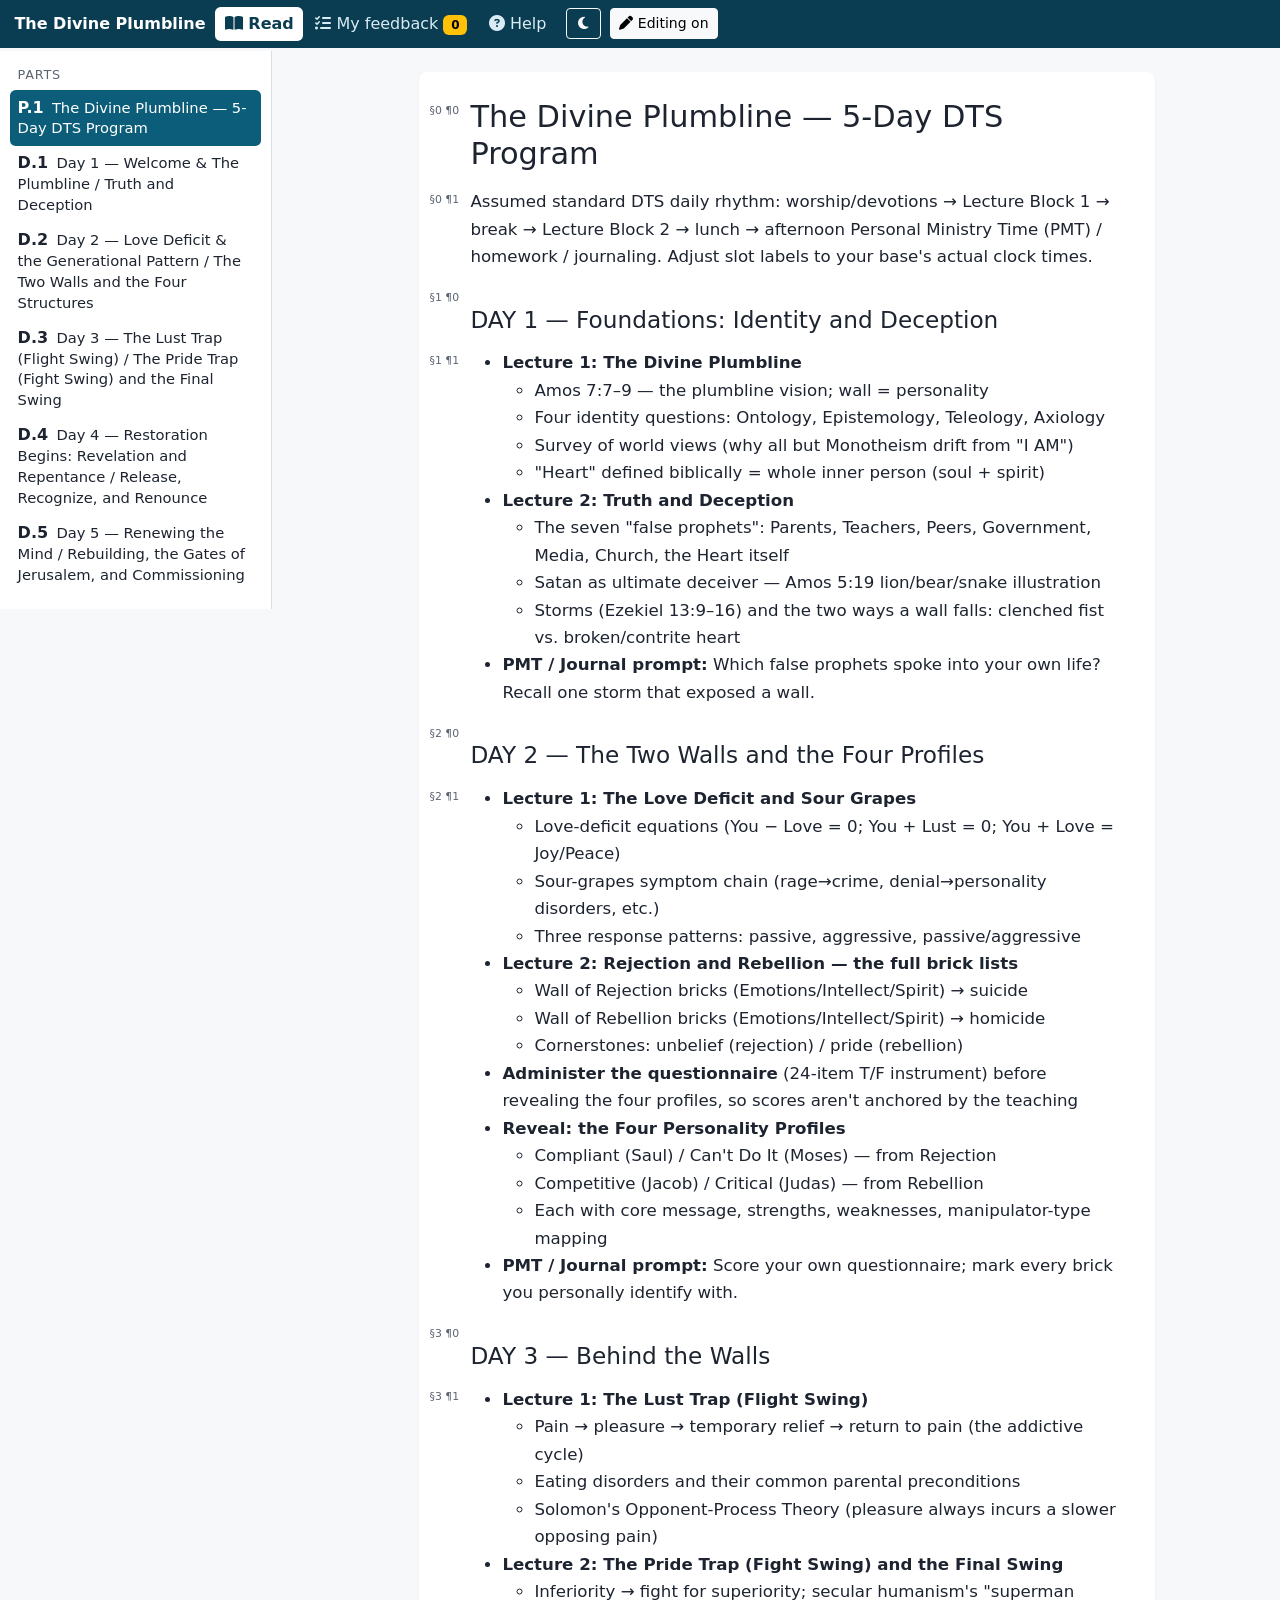
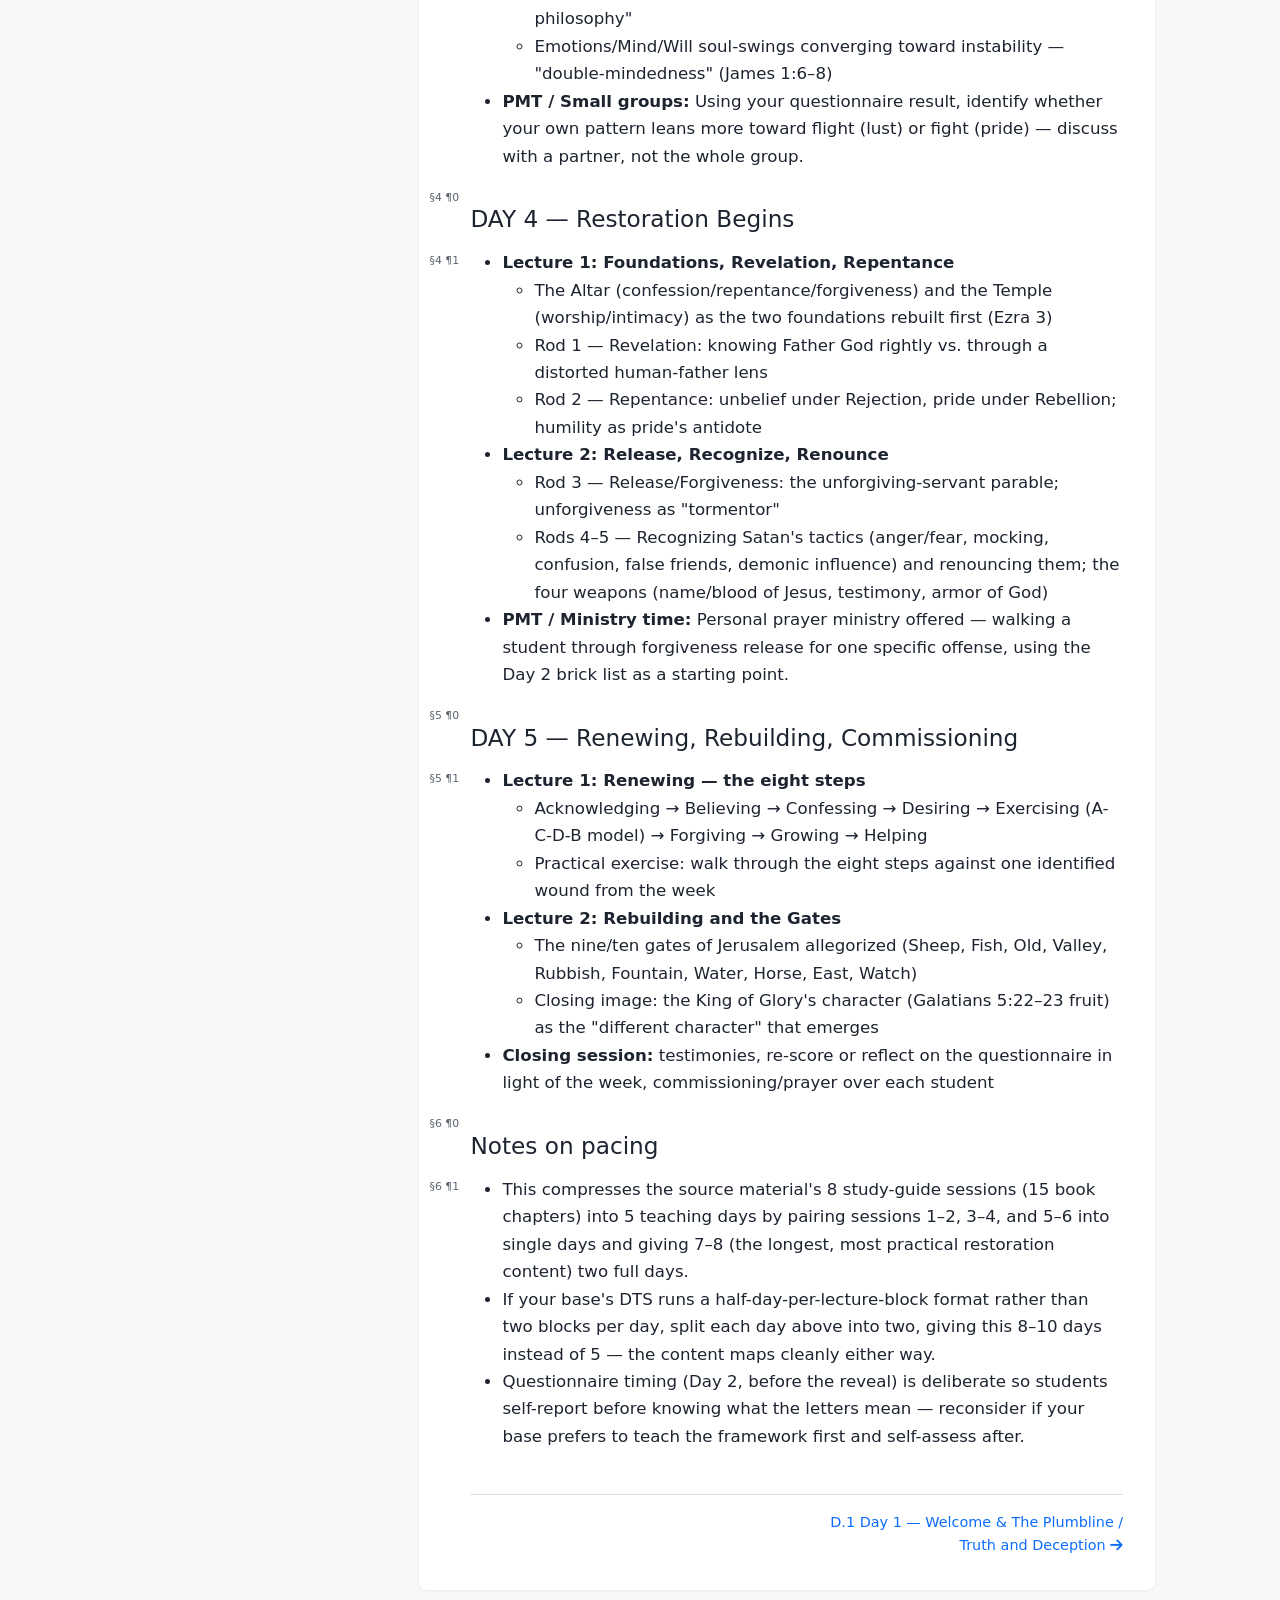
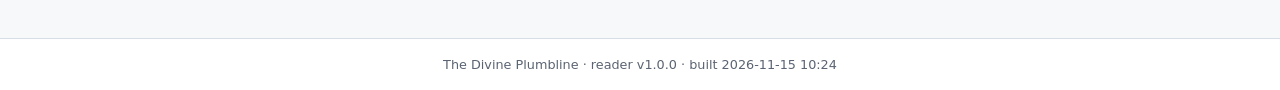
==== 911a8dab-86fb-45f7-ba94-deff6b71cb7c/index.html @ 2751714e "Reader v1.0.0" ====
<!DOCTYPE html>
<html lang="en">
<head>
<meta charset="utf-8">
<meta name="viewport" content="width=device-width, initial-scale=1">
<meta name="referrer" content="no-referrer">
<meta name="robots" content="noindex, nofollow">
<meta name="generator" content="Plumbline reader v1.0.0, built 2026-11-15 10:24">
<title>The Divine Plumbline · reader</title>
<link rel="stylesheet" href="assets/vendor/bootstrap/bootstrap.min.css">
<link rel="stylesheet" href="assets/vendor/fontawesome/css/all.min.css">
<link rel="stylesheet" href="assets/app.css?v=07c0b90692">
</head>
<body>
<a class="skip-link" href="#main">Skip to content</a>
<header class="topbar" role="banner">
  <button type="button" class="btn btn-sm btn-outline-light nav-toggle" id="navToggle" aria-controls="sidebar" aria-expanded="false" aria-label="Show navigation"><i class="fa-solid fa-bars" aria-hidden="true"></i></button>
  <a class="brand" href="#d-first" id="brand">The Divine Plumbline</a>
  <nav class="tabs" aria-label="Views">
    <a href="#d-first" data-view="read" class="tab"><i class="fa-solid fa-book-open" aria-hidden="true"></i><span data-i18n-ui="read"> Read</span></a>
    <a href="#feedback" data-view="feedback" class="tab"><i class="fa-solid fa-list-check" aria-hidden="true"></i><span data-i18n-ui="feedback"> My feedback</span> <span class="badge text-bg-warning" id="fbCount">0</span></a>
    <a href="#help" data-view="help" class="tab"><i class="fa-solid fa-circle-question" aria-hidden="true"></i><span data-i18n-ui="help"> Help</span></a>
  </nav>
  <button type="button" class="btn btn-sm btn-outline-light" id="themeToggle" aria-pressed="false" aria-label="Dark mode" title="Dark mode"><i class="fa-solid fa-moon" aria-hidden="true"></i></button>
  <button type="button" class="btn btn-sm btn-light edit-toggle" id="editToggle" aria-pressed="true"><i class="fa-solid fa-pen" aria-hidden="true"></i><span data-i18n-ui="editingOn"> Editing on</span></button>
  <button type="button" class="btn btn-sm btn-outline-light header-toggle" id="headerToggle" aria-controls="topbar" aria-expanded="false" aria-label="Show header tools" title="Header tools"><i class="fa-solid fa-sliders" aria-hidden="true"></i></button>
</header>
<div class="layout">
  <nav class="sidebar" id="sidebar" aria-label="Parts">
    <h2 class="sidebar-title" data-i18n-ui="parts">Parts</h2>
    <ol class="part-list" id="partList"></ol>
  </nav>
  <div class="nav-backdrop" id="navBackdrop" hidden></div>
  <main id="main" class="main" tabindex="-1">
    <noscript><p class="p-4">This reader needs JavaScript.</p></noscript>
  </main>
  <aside class="notes" id="notes" aria-labelledby="notesTitle" hidden>
    <h2 class="notes-title" id="notesTitle"><i class="fa-regular fa-note-sticky" aria-hidden="true"></i> <span data-i18n-ui="notes">Editor notes</span></h2>
    <div id="notesBody"></div>
  </aside>
</div>
<footer class="footer" id="footer">The Divine Plumbline · reader v1.0.0 · built 2026-11-15 10:24</footer>
<div id="toast" class="toast-msg" role="status" aria-live="polite"></div>
<div id="lightbox" class="lb" role="dialog" aria-modal="true" aria-labelledby="lbCap" hidden>
  <figure class="lb-fig"><img class="lb-img" id="lbImg" alt=""><figcaption class="lb-cap" id="lbCap"></figcaption></figure>
  <button type="button" class="lb-close" id="lbClose" aria-label="Close image viewer"><i class="fa-solid fa-xmark" aria-hidden="true"></i></button>
</div>
<script src="assets/data.js?v=07c0b90692" charset="utf-8"></script>
<script src="assets/app.js?v=07c0b90692" charset="utf-8"></script>
</body>
</html>
---- 911a8dab-86fb-45f7-ba94-deff6b71cb7c/assets/app.css ----
:root {
  --tli-font: system-ui, -apple-system, "Segoe UI", sans-serif;
  --tli-ink: #1d2430; --tli-muted: #5b6472; --tli-accent: #0b5d7a; --tli-accent-2: #e8f3f7;
  --tli-bar: #0b3d52; --tli-line: #d8dee6; --tli-edit: #fff6d6; --tli-focus: #ffbf47;
  --tli-surface: #fff; --tli-page: #f6f8fa; --tli-hover: #e7eef4; --tli-quiz: #f4f7fb; --tli-alt: #6b7584;
}
html { scroll-padding-top: 4.5rem; }
body { font-family: var(--tli-font); color: var(--tli-ink); background: var(--tli-page); }
:focus-visible { outline: 3px solid var(--tli-focus) !important; outline-offset: 2px; box-shadow: 0 0 0 5px rgba(11,61,82,.35); }
.skip-link { position: absolute; left: -999px; top: 0; z-index: 2000; background: #fff; padding: .5rem 1rem; }
.skip-link:focus { left: .5rem; top: .5rem; }

/* top bar */
.topbar { position: sticky; top: 0; z-index: 1030; display: flex; align-items: center; gap: .6rem; padding: .45rem .9rem; background: var(--tli-bar); color: #fff; flex-wrap: wrap; }
.brand { color: #fff; font-weight: 700; text-decoration: none; white-space: nowrap; }
.brand:hover { color: #fff; text-decoration: underline; }
.search { flex: 1 1 12rem; max-width: 24rem; }
.tabs { display: flex; gap: .15rem; }
.tab { color: #d9ecf3; text-decoration: none; padding: .3rem .6rem; border-radius: .35rem; white-space: nowrap; }
.tab:hover { color: #fff; background: rgba(255,255,255,.12); }
.tab.active { color: var(--tli-bar); background: #fff; font-weight: 600; }
.nav-toggle { display: none; }
.header-toggle { display: none; }
body.editing-off .edit-toggle { background: #6c757d; color: #fff; border-color: #6c757d; }

/* three columns */
.layout { display: grid; grid-template-columns: 17rem minmax(0, 1fr); gap: 0; min-height: calc(100vh - 6rem); }
.sidebar { background: var(--tli-surface); border-right: 1px solid var(--tli-line); padding: 1rem .6rem; position: sticky; top: 3.2rem; align-self: start; max-height: calc(100vh - 3.2rem); overflow-y: auto; }
.sidebar-title { font-size: .8rem; text-transform: uppercase; letter-spacing: .06em; color: var(--tli-muted); padding: 0 .5rem; }
.part-list { list-style: none; padding: 0; margin: 0; }
.part-list a { display: block; padding: .45rem .5rem; border-radius: .35rem; color: var(--tli-ink); text-decoration: none; line-height: 1.3; }
.part-list a:hover { background: var(--tli-hover); }
.part-list a.active { background: var(--tli-accent); color: #fff; }
.part-id { font-weight: 700; margin-right: .2rem; }
.main { padding: 1.5rem 2.2rem 3rem 3.6rem; min-width: 0; }
.main:focus { outline: none; }
.reading { max-width: 46rem; margin: 0 auto; background: var(--tli-surface); padding: 1.6rem 2rem 2rem 3.2rem; border-radius: .5rem; box-shadow: 0 1px 3px rgba(0,0,0,.06); line-height: 1.65; }
.notes { background: #fbfaf4; border-left: 1px solid var(--tli-line); padding: 1rem; font-size: .9rem; position: sticky; top: 3.2rem; align-self: start; max-height: calc(100vh - 3.2rem); overflow-y: auto; }
.notes-title { font-size: 1rem; font-weight: 700; color: #6b5300; }
.note-list { padding-left: 1.2rem; }
.note { margin-bottom: .7rem; word-break: break-word; }
.note p { margin-bottom: .35rem; }
.footer { text-align: center; font-size: .8rem; color: var(--tli-muted); padding: 1rem; border-top: 1px solid var(--tli-line); background: var(--tli-surface); }

.goals { border: 1px solid #b9dbe7; background: var(--tli-accent-2); border-radius: .4rem; padding: .7rem 1rem; margin: 0 0 1.2rem; font-size: .95rem; clear: both; }
.goals-title { font-size: .95rem; font-weight: 700; margin: 0 0 .3rem; color: var(--tli-accent); }
.goals ul { margin-bottom: .2rem; }
.meta summary { cursor: pointer; font-size: .85rem; color: var(--tli-muted); }

/* blocks and references */
.blk { position: relative; border-radius: .3rem; margin: 0 -.5rem .2rem; padding: .1rem .5rem; transition: background .2s; }
.blk:hover, .blk:focus-within, .blk.is-active { background: var(--tli-hover); }
.blk > [data-body], .blk > .table-wrap { margin-bottom: .6rem; }
.blk-heading > [data-body] { margin-top: 1.2rem; }
.blk h1[data-body] { font-size: 1.9rem; margin-top: 0; }
.ref { position: absolute; left: -3.1rem; top: .25rem; width: 2.9rem; text-align: right; font-size: .68rem; color: #5b6472; background: none; border: 0; padding: 0; white-space: nowrap; font-variant-numeric: tabular-nums; cursor: pointer; }
.ref:hover { color: var(--tli-accent); text-decoration: underline; }
.blk-tools { position: absolute; right: -.3rem; top: -.9rem; display: none; gap: .15rem; z-index: 5; background: #fff; border: 1px solid var(--tli-line); border-radius: .35rem; padding: .1rem; box-shadow: 0 1px 4px rgba(0,0,0,.12); }
.blk:hover > .blk-tools, .blk:focus-within > .blk-tools, .blk.is-active > .blk-tools { display: flex; }
.blk-tools .btn { padding: .1rem .4rem; }
body.editing-off .act-edit { display: none; }
body:not(.editing-off) .blk[data-editable] > [data-body], body:not(.editing-off) .blk[data-editable] td, body:not(.editing-off) .blk[data-editable] th { cursor: text; }
.blk.is-editing { background: var(--tli-edit); outline: 2px dashed #c99a00; }
[contenteditable="true"] { outline: 1px solid #c99a00; background: #fffdf3; min-height: 1.4em; }
.edit-bar { display: flex; flex-wrap: wrap; align-items: center; gap: .3rem; margin: .2rem 0 .6rem; }
.blk.is-edited { border-left: 4px solid #8a5a00; background: #fff9e8; }
.blk.is-edited::after { content: "edited"; position: absolute; right: .3rem; bottom: .1rem; font-size: .65rem; color: #8a5a00; text-transform: uppercase; letter-spacing: .05em; }
.blk.is-removed > [data-body], .blk.is-removed > .table-wrap { text-decoration: line-through; text-decoration-thickness: 2px; color: #7a1d1d; opacity: .7; }
.blk.is-removed { border-left: 4px solid #b02a37; background: #fdf0f1; }
.blk.has-comment { box-shadow: inset 3px 0 0 #0d6efd; }
.blk.is-stale { border-left: 4px dashed #b02a37; }
.blk-status:empty { display: none; }
.st { font-size: .82rem; margin: .1rem 0 .4rem; color: #333; }
.st .btn-link { font-size: .82rem; padding: 0 .4rem; vertical-align: baseline; }
.st-edited .st-label { color: #8a5a00; font-weight: 600; }
.st-removed .st-label, .st-stale .st-label { color: #b02a37; font-weight: 600; }
.st-comment { background: #eaf2ff; border-radius: .3rem; padding: .25rem .5rem; }
.st-comment .st-label { color: #0a58ca; font-weight: 600; }
.comment-form { margin: .3rem 0 .8rem; }
.comment-form .btn { margin-right: .3rem; }
.flash { animation: flash 1.8s ease-out; }
@keyframes flash { 0% { background: #ffe58a; } 100% { background: transparent; } }
.broken-link { color: #b02a37; text-decoration: wavy underline; }

/* figures: default float right, max 40%; {left}; {full} */
.fig { margin: .3rem 0 1rem; clear: both; }
.fig .img-zoom { display: block; padding: 0; border: 0; background: none; cursor: zoom-in; width: 100%; }
.fig img { display: block; max-width: 100%; max-height: 18rem; width: auto; height: auto; object-fit: contain; margin: 0 auto; border-radius: .25rem; }
.fig figcaption { font-size: .82rem; color: var(--tli-muted); margin-top: .25rem; text-align: center; }
.blk-figure { clear: both; }
.blk-figure.fl-right { float: right; max-width: 40%; margin: .2rem 0 .8rem 1.2rem; clear: both; }
.blk-figure.fl-left { float: left; max-width: 40%; margin: .2rem 1.2rem .8rem 0; clear: both; }
.fig-full img { max-height: 28rem; }
.blk-heading, .blk-table, .blk-quiz, .blk-code, .goals, .blk-figure + .blk-figure { clear: both; }
.part-html::after { content: ""; display: block; clear: both; }

/* coloured cells: colour + icon + hidden text */
.cell-green { background: #d1f0da !important; color: #0f3d1f; }
.cell-yellow { background: #fff1b8 !important; color: #4d3b00; }
.cell-red { background: #f8d3d6 !important; color: #5c0f16; }
.cell-tag { font-size: .8em; margin-right: .3rem; }
.table-wrap { overflow-x: auto; }
.table-wrap table { margin-bottom: 0; }


/* lightbox */
.lb { position: fixed; inset: 0; z-index: 3000; background: rgba(10,12,16,.92); display: flex; align-items: center; justify-content: center; touch-action: pinch-zoom; }
.lb[hidden] { display: none; }
.lb-fig { margin: 0; text-align: center; max-width: 95vw; max-height: 90vh; }
.lb-img { max-width: 95vw; max-height: 85vh; object-fit: contain; background: #fff; border-radius: .25rem; touch-action: pinch-zoom; }
.lb-cap { color: #eee; font-size: .95rem; margin-top: .4rem; }
.lb-close { position: absolute; top: .8rem; right: .8rem; width: 2.8rem; height: 2.8rem; border-radius: 50%; border: 2px solid #fff; background: rgba(0,0,0,.5); color: #fff; font-size: 1.3rem; }
body.lb-open { overflow: hidden; }

/* feedback view */
.fb-counts { font-weight: 600; }
.fb-part { font-size: 1.15rem; margin-top: 1.5rem; border-bottom: 1px solid var(--tli-line); padding-bottom: .3rem; }
.fb-list { list-style: none; padding: 0; }
.fb-item { border: 1px solid var(--tli-line); border-radius: .4rem; padding: .5rem .75rem; margin: .5rem 0; }
.fb-changed { border-left: 4px solid #8a5a00; } .fb-removed { border-left: 4px solid #b02a37; } .fb-comment { border-left: 4px solid #0d6efd; }
.fb-head { display: flex; flex-wrap: wrap; gap: .4rem; align-items: center; }
.fb-head .fb-undo { margin-left: auto; }
.fb-type { font-weight: 700; }
.fb-k { font-size: .75rem; text-transform: uppercase; color: var(--tli-muted); }
.fb-item pre { white-space: pre-wrap; font-family: inherit; font-size: .9rem; background: #f6f8fa; padding: .3rem .5rem; margin: .1rem 0 .3rem; }
.fb-quote { font-size: .85rem; color: var(--tli-muted); margin: 0; }
.export-preview { font-family: ui-monospace, Menlo, Consolas, monospace; font-size: .8rem; }
.search-hits li { margin-bottom: .4rem; }

.toast-msg { position: fixed; bottom: 1.2rem; left: 50%; transform: translateX(-50%) translateY(150%); background: #1d2430; color: #fff; padding: .55rem 1rem; border-radius: .4rem; z-index: 2500; transition: transform .25s; max-width: 90vw; pointer-events: none; }
.toast-msg:not(.show) { visibility: hidden; }
.toast-msg.show { transform: translateX(-50%) translateY(0); visibility: visible; }

/* tablet / phone */
@media (max-width: 991.98px) {
  .layout { grid-template-columns: minmax(0, 1fr); }
  .nav-toggle { display: inline-flex; align-items: center; justify-content: center; }
  .header-toggle { display: inline-flex; align-items: center; justify-content: center; margin-left: auto; order: 99; }
  /* Collapsed by default: only left nav + right header tools toggle */
  /* Language and theme stay visible; other tools sit behind the sliders button. */
  .topbar.header-open { align-items: flex-start; }
  .topbar.header-open .header-toggle { position: sticky; top: .45rem; }
  .sidebar { position: fixed; top: 0; left: 0; bottom: 0; width: 18rem; max-height: none; z-index: 1050; transform: translateX(-105%); transition: transform .2s; box-shadow: 2px 0 12px rgba(0,0,0,.2); }
  body.nav-open .sidebar { transform: none; }
  .nav-backdrop { position: fixed; inset: 0; background: rgba(0,0,0,.35); z-index: 1040; }
  .notes { position: static; max-height: none; border-left: 0; border-top: 1px solid var(--tli-line); }
  .main { padding: .65rem .5rem 1.5rem; } /* ~8px side inset */
  .reading { padding: .7rem .65rem 1.15rem; margin: 0; max-width: none; border-radius: .35rem; }
  .ref { position: static; display: inline-block; width: auto; left: auto; margin: 0 .35rem 0 0; text-align: left; vertical-align: baseline; }
  .topbar { padding-left: .5rem; padding-right: .5rem; }
}

@media (max-width: 575.98px) {
  .tabs .tab span:not(.badge) { position: absolute; width: 1px; height: 1px; overflow: hidden; clip: rect(0 0 0 0); white-space: nowrap; }
  .tab { padding: .3rem .5rem; }
  .edit-toggle span { position: absolute; width: 1px; height: 1px; overflow: hidden; clip: rect(0 0 0 0); white-space: nowrap; }
  .reading { padding: .6rem .5rem 1rem; }
  .ref { font-size: .6rem; }
  .blk-figure, .blk-figure.fl-right, .blk-figure.fl-left { float: none !important; max-width: 100% !important; margin: .3rem 0 1rem !important; }
  .blk-tools { display: flex; position: static; box-shadow: none; border: 0; justify-content: flex-end; background: transparent; }
  .blk:not(.is-active):not(:focus-within) > .blk-tools { display: none; }
}

/* print: lesson text only */
@media print {
  .layout { display: block; }
  .notes { border: 0; page-break-before: always; }
  .main, .reading { padding: 0; box-shadow: none; max-width: none; }
  .ref { position: static; font-size: .7rem; color: #666; margin-right: .3rem; }
  .blk { break-inside: avoid; }
  .blk-figure { max-width: 40%; }
  a[href^="http"]::after { content: " (" attr(href) ")"; font-size: .8em; color: #555; }
  body { background: #fff; }
}

.ref-off { border-bottom: 1px dotted currentColor; cursor: help; }

/* grammar teacher — label is PROFESSOR_LABEL from the build */
#themeToggle { min-width: 2.2rem; }

/* dark theme */
[data-theme="dark"] {
  --tli-ink: #e7eef5; --tli-muted: #b7c3d0; --tli-accent: #8fd0ea; --tli-accent-2: #163044;
  --tli-bar: #071820; --tli-line: #314555; --tli-edit: #3d3620; color-scheme: dark;
  --tli-surface: #1b242e; --tli-page: #12181e; --tli-hover: #2a3848; --tli-quiz: #15202b; --tli-alt: #9aabbd;
}
[data-theme="dark"] body { background: var(--tli-page); color: var(--tli-ink); }
[data-theme="dark"] .reading, [data-theme="dark"] .sidebar, [data-theme="dark"] .notes, [data-theme="dark"] .page,
[data-theme="dark"] .footer { background: var(--tli-surface); color: var(--tli-ink); }
[data-theme="dark"] .footer { color: var(--tli-muted); }
[data-theme="dark"] .table {
  color: var(--tli-ink);
  --bs-table-color: var(--tli-ink);
  --bs-table-bg: transparent;
  --bs-table-border-color: var(--tli-line);
  --bs-table-hover-bg: var(--tli-hover);
  --bs-table-hover-color: var(--tli-ink);
}
[data-theme="dark"] .table > :not(caption) > * > * { color: var(--tli-ink); background-color: transparent; box-shadow: inset 0 0 0 9999px transparent; }
[data-theme="dark"] .form-control, [data-theme="dark"] .form-select { background: #243140; color: var(--tli-ink); border-color: var(--tli-line); }
[data-theme="dark"] a { color: #9fd4ee; }
[data-theme="dark"] .part-list a { color: var(--tli-ink); }
[data-theme="dark"] .part-list a.active { background: #0c4a66; color: #fff; }
[data-theme="dark"] .blk-tools { background: #243140; border-color: var(--tli-line); }
[data-theme="dark"] .blk-tools .btn-light { background: #314255; color: var(--tli-ink); border-color: #44586e; }
[data-theme="dark"] .blk.is-edited { background: #3a3420; }
[data-theme="dark"] .blk.is-removed { background: #3a2226; }
[data-theme="dark"] .blk.is-editing, [data-theme="dark"] [contenteditable="true"] { background: #3d3620; color: var(--tli-ink); }
[data-theme="dark"] .st { color: var(--tli-ink); }
[data-theme="dark"] .st-comment { background: #1c2c40; }
[data-theme="dark"] .notes-title { color: #e6d38a; }
[data-theme="dark"] .fb-item { background: var(--tli-surface); }
[data-theme="dark"] .fb-item pre { background: #243140; color: var(--tli-ink); }
[data-theme="dark"] .cell-green { background: #1a3a28 !important; color: #d4f5e0; }
[data-theme="dark"] .cell-yellow { background: #3d3420 !important; color: #ffe9a8; }
[data-theme="dark"] .cell-red { background: #3d2226 !important; color: #ffd0d4; }
[data-theme="dark"] .skip-link { background: var(--tli-surface); color: var(--tli-ink); }
[data-theme="dark"] .goals { border-color: var(--tli-line); }

/* Plumbline: a two-column reader; notes only occupy space when a part has notes. */
[hidden] { display: none !important; }
.reading { font-size: 1.04rem; overflow-wrap: anywhere; }
.reading h2 { font-size: 1.45rem; }
.reading h3 { font-size: 1.2rem; }
body.has-notes .notes { grid-column: 2; position: static; }
.layout { max-width: 1480px; margin: auto; }
@media(max-width:991.98px) {
 .topbar:not(.header-open) > :not(.nav-toggle):not(.header-toggle):not(#themeToggle):not(.brand) { display:none !important; }
 .brand { font-size:.95rem; }
 .layout { grid-template-columns:minmax(0,1fr); }
 body.has-notes .notes { grid-column:1; }
}
@media(max-width:575.98px) {
 .tabs .tab span:not(.badge), .edit-toggle span { position:static; width:auto; height:auto; clip:auto; overflow:visible; }
 .topbar.header-open .tabs { order:100; flex-basis:100%; }
 .ref { font-size:.75rem; min-height:24px; padding:.15rem 0; }
 .reading { line-height:1.7; }
 .blk h1[data-body] { font-size:1.55rem; }
 .reading h2 { font-size:1.3rem; }
 .reading h3 { font-size:1.12rem; }
}
.blk:focus { outline: none; }
.blk:focus-visible { outline: 3px solid var(--tli-focus); }
.ph-story { background: #fff1c2; color: #5a4300; border-radius: .25rem; padding: 0 .2rem; font-style: italic; }
.ph-exercise { background: #dcefe3; color: #14532d; border-radius: .25rem; padding: 0 .25rem; font-weight: 600; font-size: .9em; }
[data-theme="dark"] .ph-story { background: #4a3d12; color: #ffe8a3; }
[data-theme="dark"] .ph-exercise { background: #183d29; color: #b8f0cc; }
.pager { display: flex; justify-content: space-between; gap: 1rem; margin-top: 2rem; padding-top: 1rem; border-top: 1px solid var(--tli-line); font-size: .9rem; }
.pager a { text-decoration: none; max-width: 48%; }
.pager-next { text-align: right; margin-left: auto; }
.part-title { font-size: .92rem; }
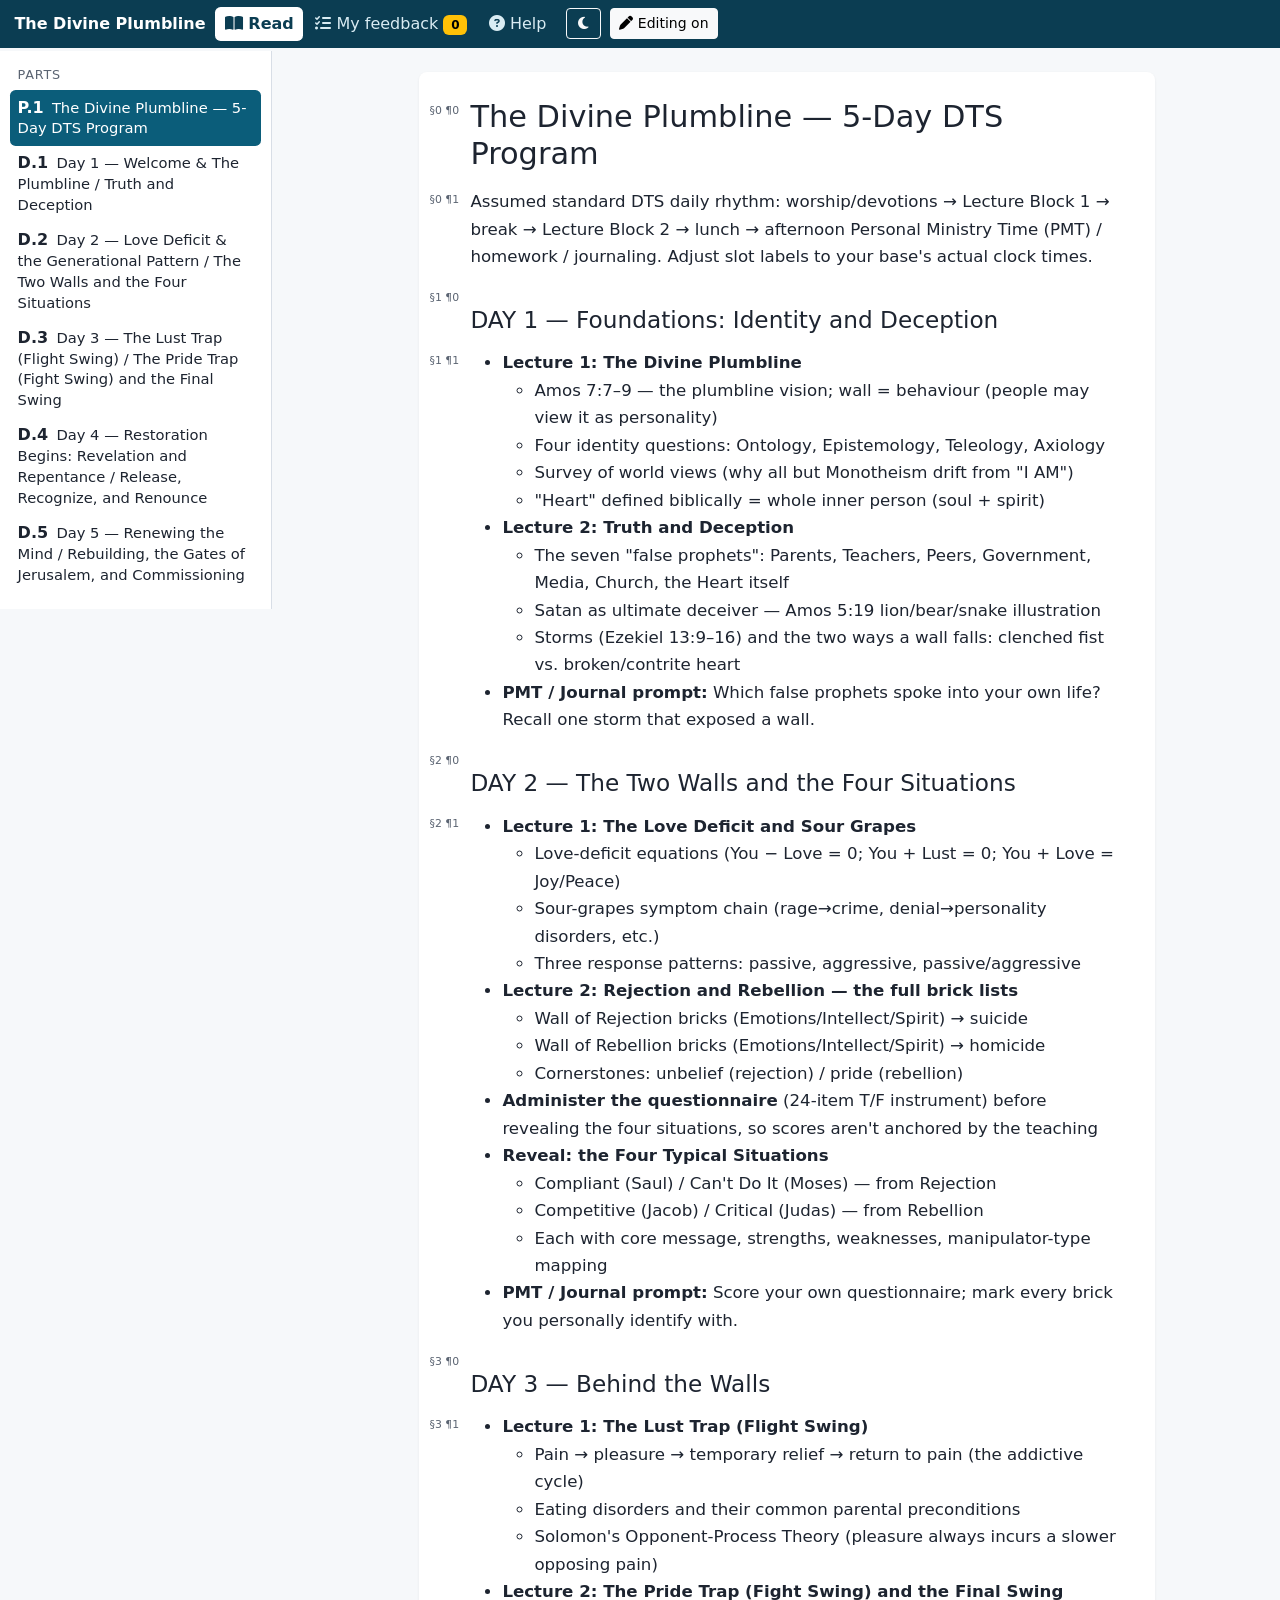
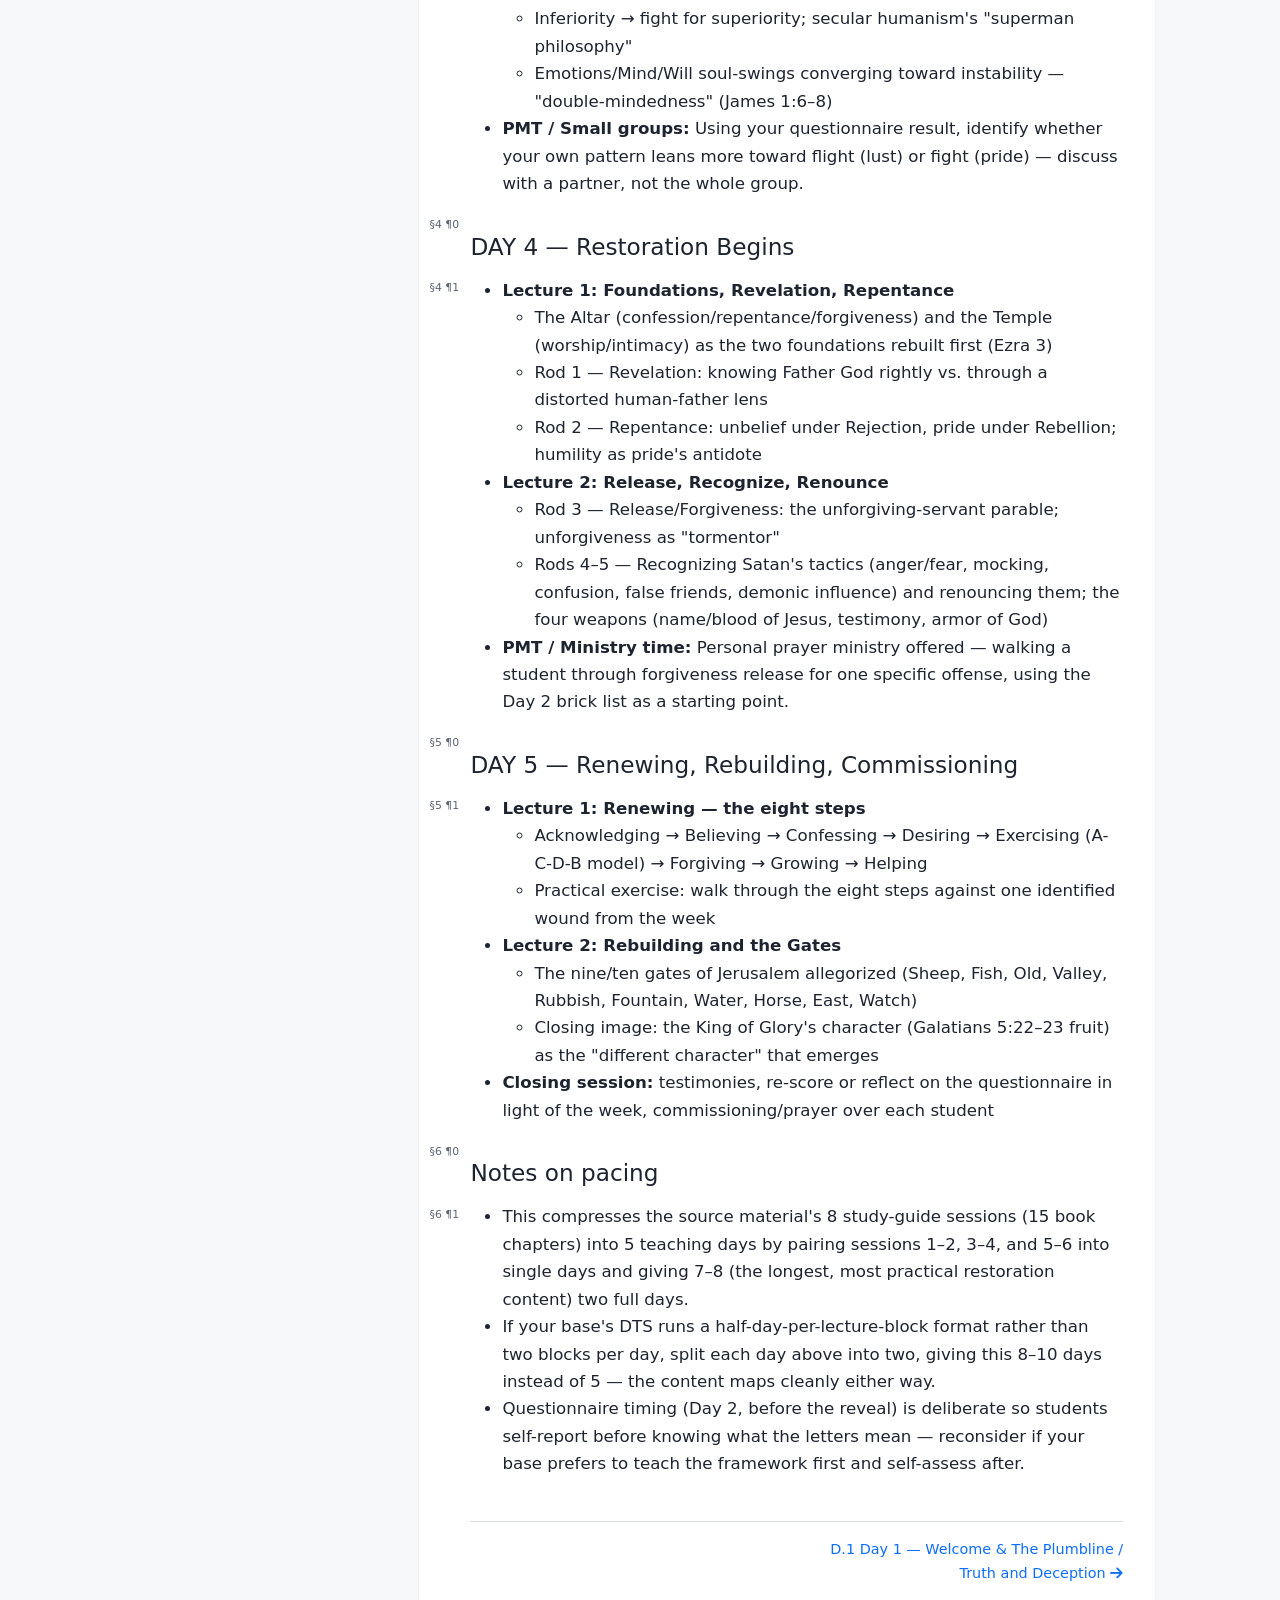
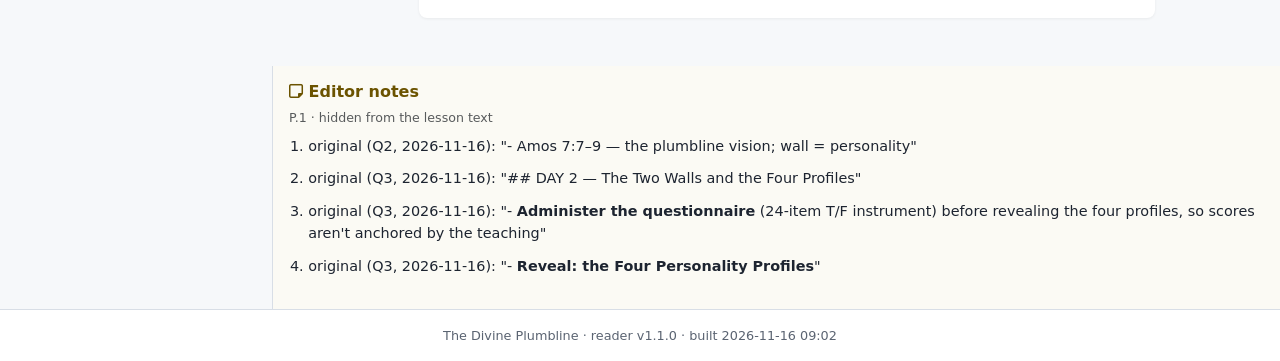
==== commit a9b2fdbd: "Reader v1.1.0" ====
--- a/911a8dab-86fb-45f7-ba94-deff6b71cb7c/index.html
+++ b/911a8dab-86fb-45f7-ba94-deff6b71cb7c/index.html
@@ -5,11 +5,11 @@
 <meta name="viewport" content="width=device-width, initial-scale=1">
 <meta name="referrer" content="no-referrer">
 <meta name="robots" content="noindex, nofollow">
-<meta name="generator" content="Plumbline reader v1.0.0, built 2026-11-15 10:24">
+<meta name="generator" content="Plumbline reader v1.1.0, built 2026-11-16 09:02">
 <title>The Divine Plumbline · reader</title>
 <link rel="stylesheet" href="assets/vendor/bootstrap/bootstrap.min.css">
 <link rel="stylesheet" href="assets/vendor/fontawesome/css/all.min.css">
-<link rel="stylesheet" href="assets/app.css?v=07c0b90692">
+<link rel="stylesheet" href="assets/app.css?v=7ba876f9f5">
 </head>
 <body>
 <a class="skip-link" href="#main">Skip to content</a>
@@ -39,13 +39,13 @@
     <div id="notesBody"></div>
   </aside>
 </div>
-<footer class="footer" id="footer">The Divine Plumbline · reader v1.0.0 · built 2026-11-15 10:24</footer>
+<footer class="footer" id="footer">The Divine Plumbline · reader v1.1.0 · built 2026-11-16 09:02</footer>
 <div id="toast" class="toast-msg" role="status" aria-live="polite"></div>
 <div id="lightbox" class="lb" role="dialog" aria-modal="true" aria-labelledby="lbCap" hidden>
   <figure class="lb-fig"><img class="lb-img" id="lbImg" alt=""><figcaption class="lb-cap" id="lbCap"></figcaption></figure>
   <button type="button" class="lb-close" id="lbClose" aria-label="Close image viewer"><i class="fa-solid fa-xmark" aria-hidden="true"></i></button>
 </div>
-<script src="assets/data.js?v=07c0b90692" charset="utf-8"></script>
-<script src="assets/app.js?v=07c0b90692" charset="utf-8"></script>
+<script src="assets/data.js?v=7ba876f9f5" charset="utf-8"></script>
+<script src="assets/app.js?v=7ba876f9f5" charset="utf-8"></script>
 </body>
 </html>
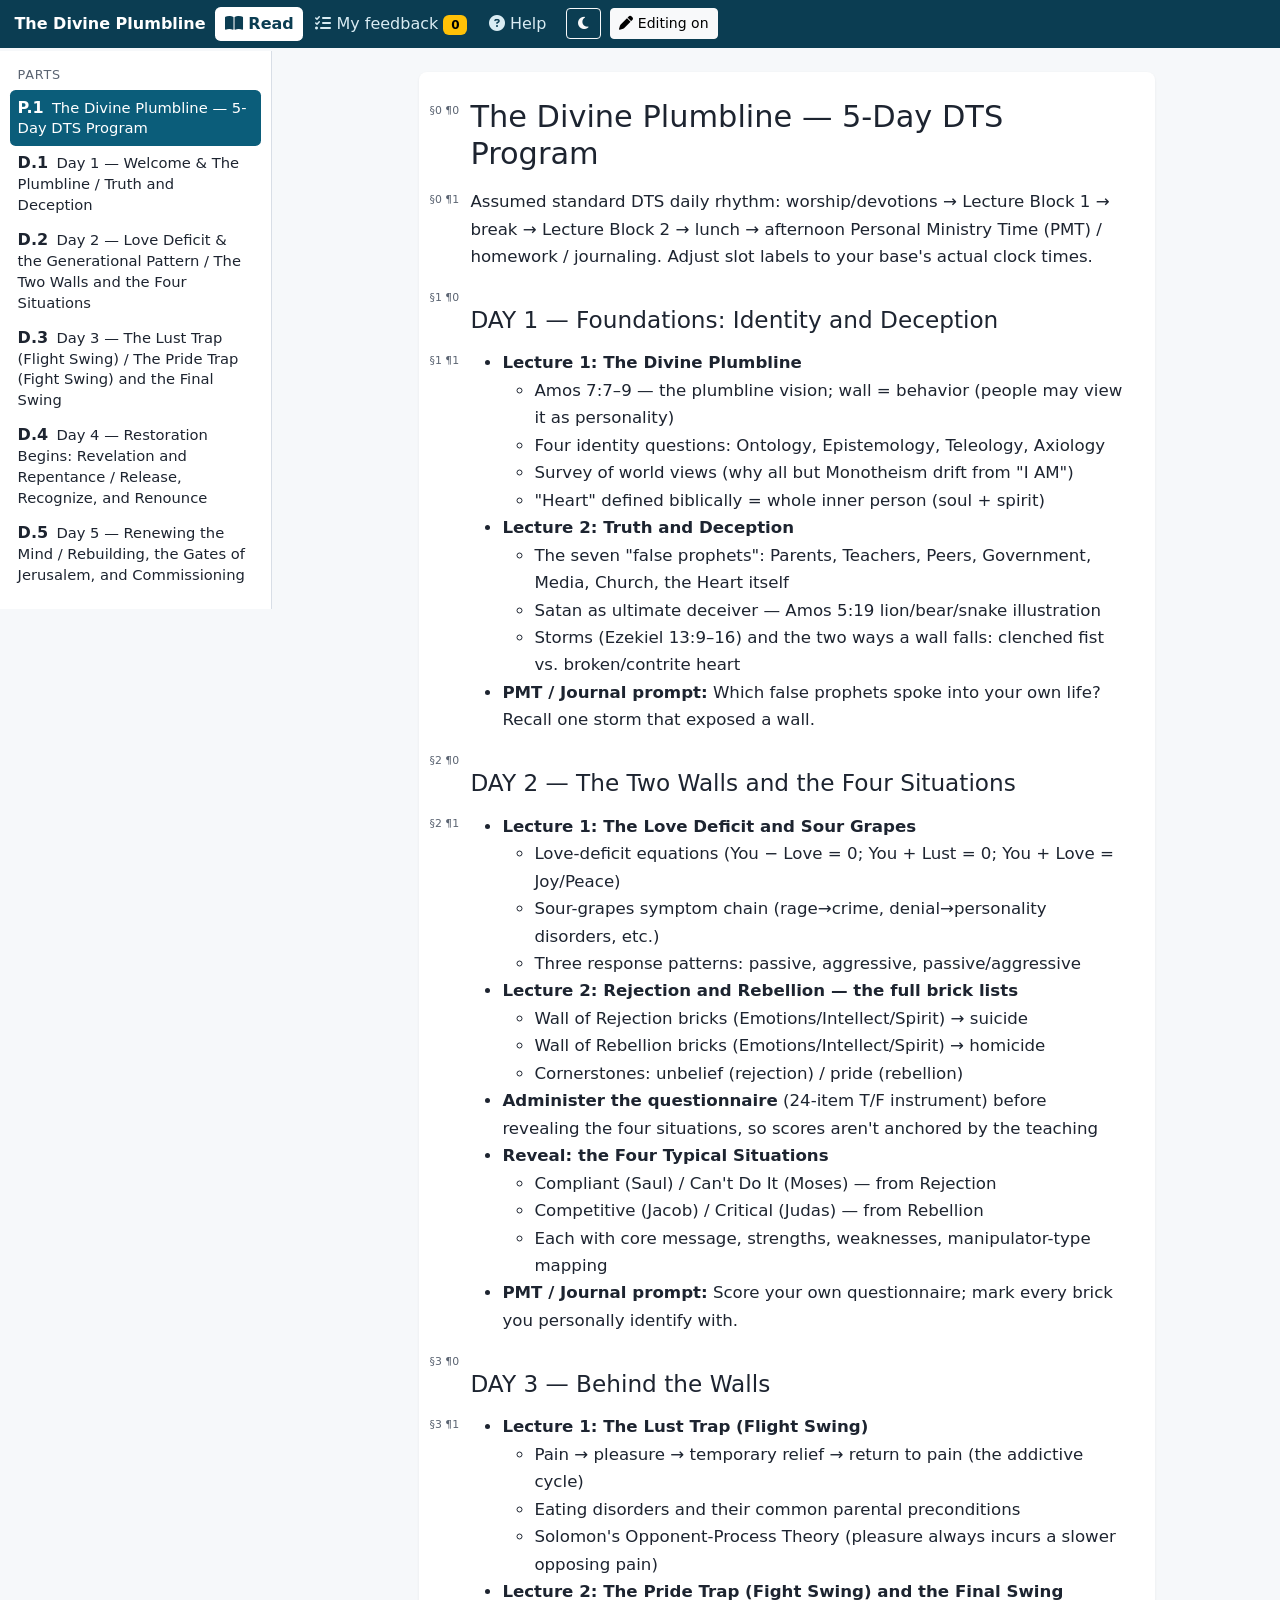
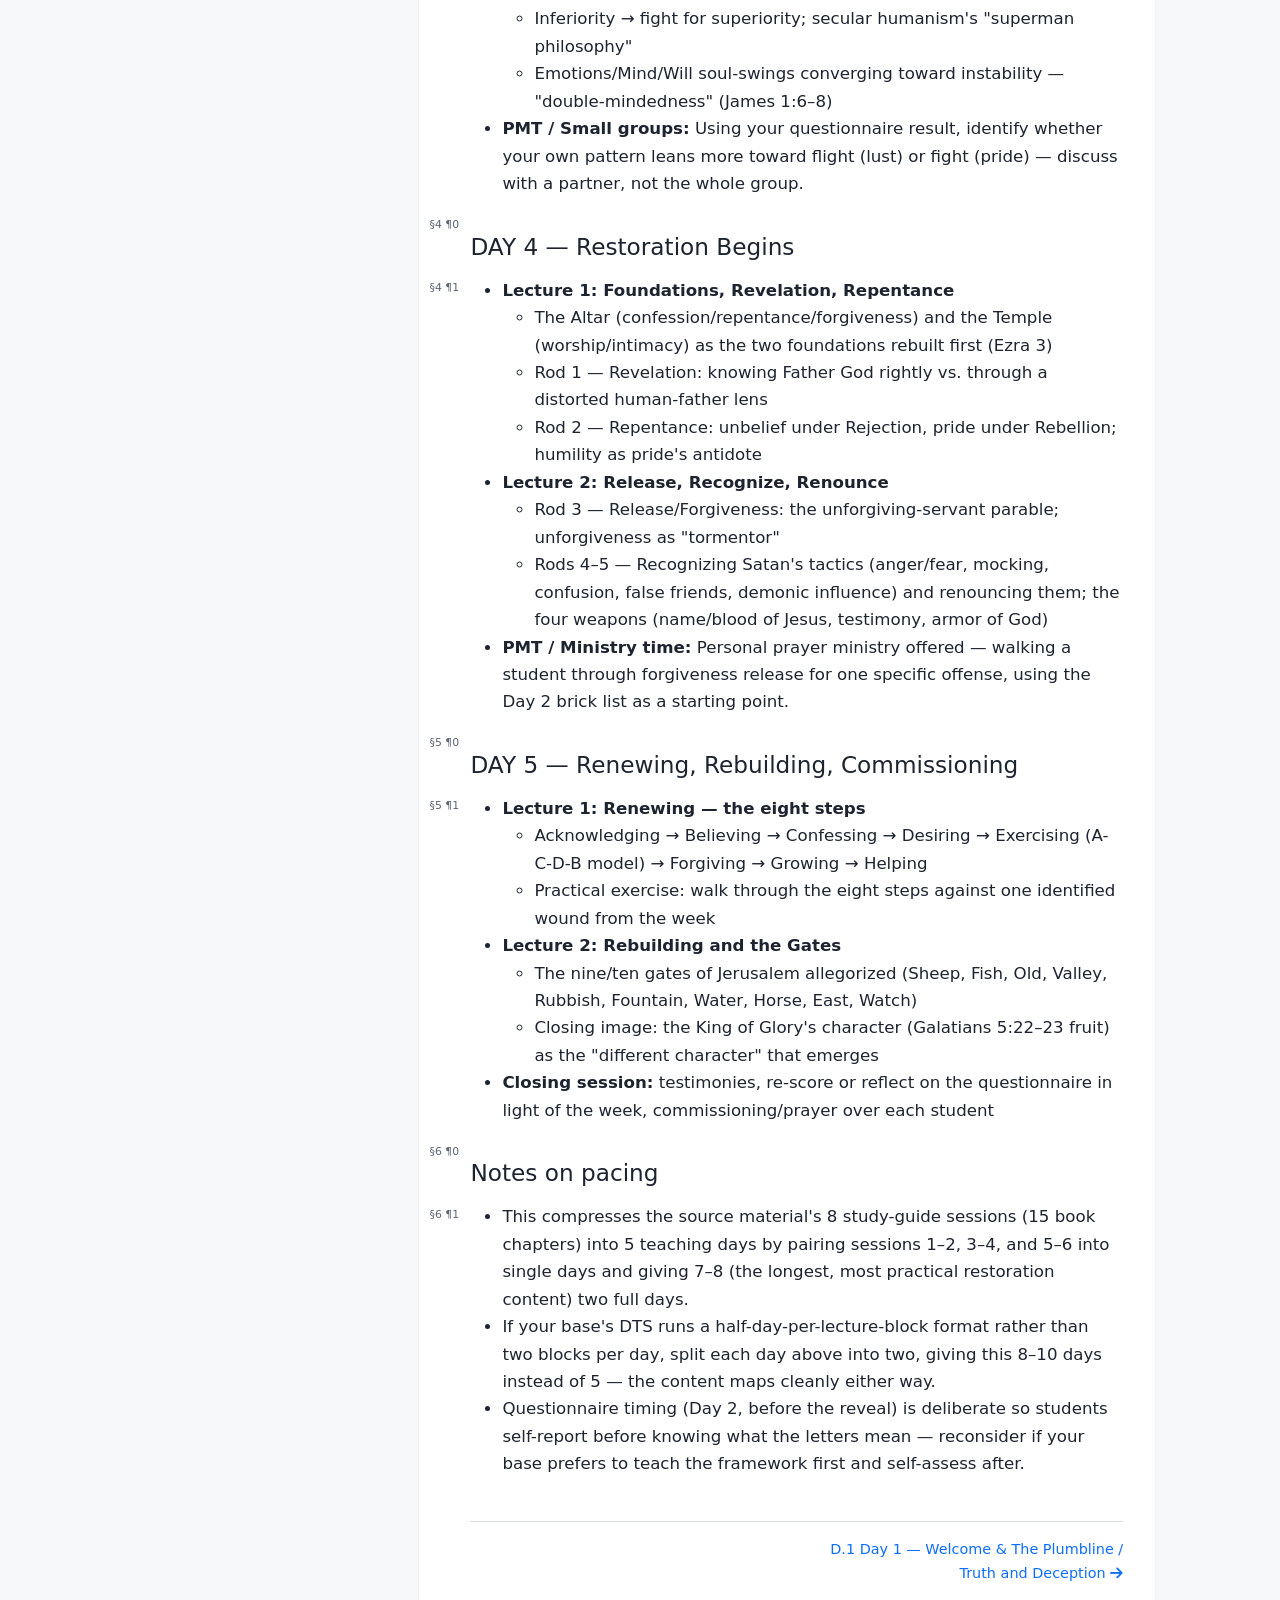
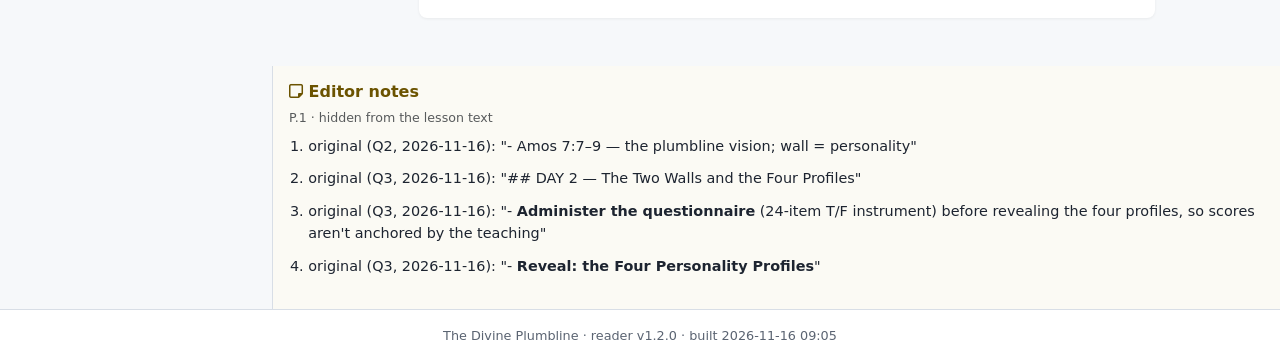
==== commit 2d0aeea2: "Reader v1.2.0" ====
--- a/911a8dab-86fb-45f7-ba94-deff6b71cb7c/index.html
+++ b/911a8dab-86fb-45f7-ba94-deff6b71cb7c/index.html
@@ -5,11 +5,11 @@
 <meta name="viewport" content="width=device-width, initial-scale=1">
 <meta name="referrer" content="no-referrer">
 <meta name="robots" content="noindex, nofollow">
-<meta name="generator" content="Plumbline reader v1.1.0, built 2026-11-16 09:02">
+<meta name="generator" content="Plumbline reader v1.2.0, built 2026-11-16 09:05">
 <title>The Divine Plumbline · reader</title>
 <link rel="stylesheet" href="assets/vendor/bootstrap/bootstrap.min.css">
 <link rel="stylesheet" href="assets/vendor/fontawesome/css/all.min.css">
-<link rel="stylesheet" href="assets/app.css?v=7ba876f9f5">
+<link rel="stylesheet" href="assets/app.css?v=7ebc9909f4">
 </head>
 <body>
 <a class="skip-link" href="#main">Skip to content</a>
@@ -39,13 +39,13 @@
     <div id="notesBody"></div>
   </aside>
 </div>
-<footer class="footer" id="footer">The Divine Plumbline · reader v1.1.0 · built 2026-11-16 09:02</footer>
+<footer class="footer" id="footer">The Divine Plumbline · reader v1.2.0 · built 2026-11-16 09:05</footer>
 <div id="toast" class="toast-msg" role="status" aria-live="polite"></div>
 <div id="lightbox" class="lb" role="dialog" aria-modal="true" aria-labelledby="lbCap" hidden>
   <figure class="lb-fig"><img class="lb-img" id="lbImg" alt=""><figcaption class="lb-cap" id="lbCap"></figcaption></figure>
   <button type="button" class="lb-close" id="lbClose" aria-label="Close image viewer"><i class="fa-solid fa-xmark" aria-hidden="true"></i></button>
 </div>
-<script src="assets/data.js?v=7ba876f9f5" charset="utf-8"></script>
-<script src="assets/app.js?v=7ba876f9f5" charset="utf-8"></script>
+<script src="assets/data.js?v=7ebc9909f4" charset="utf-8"></script>
+<script src="assets/app.js?v=7ebc9909f4" charset="utf-8"></script>
 </body>
 </html>
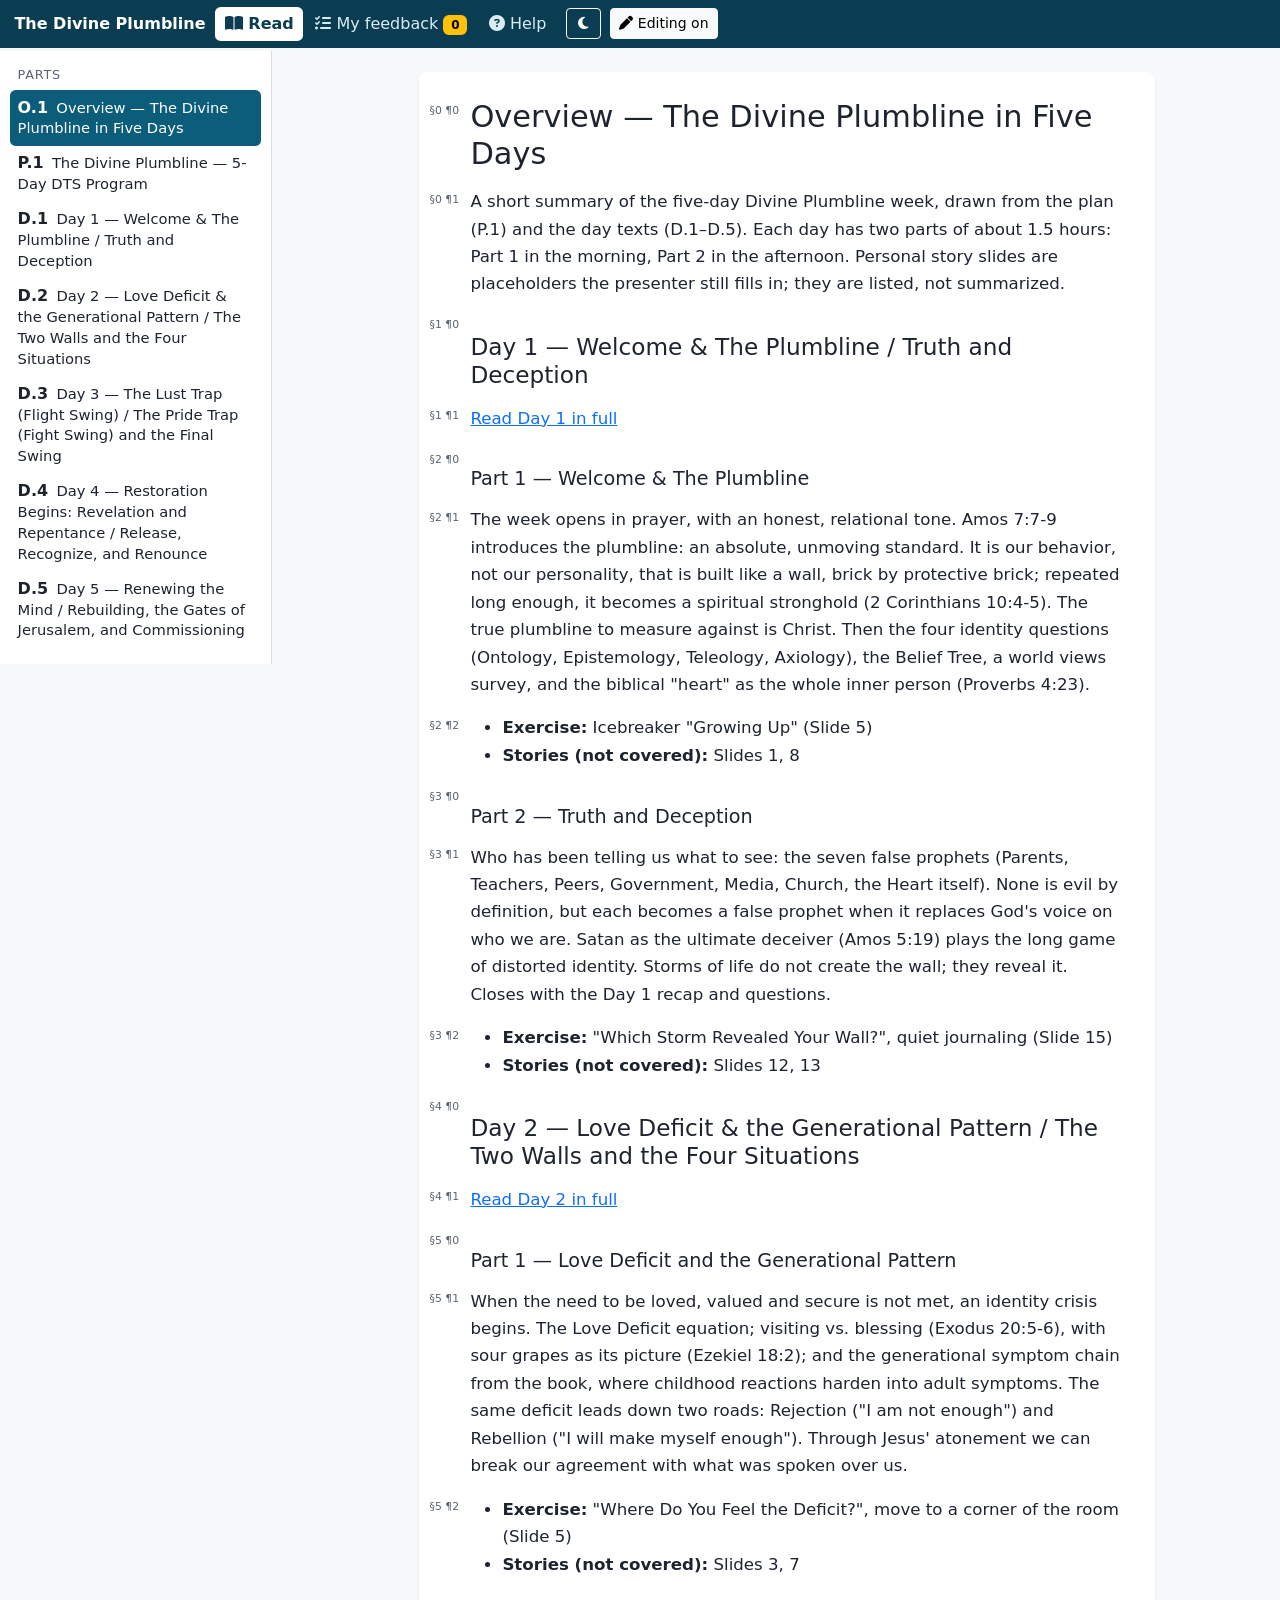
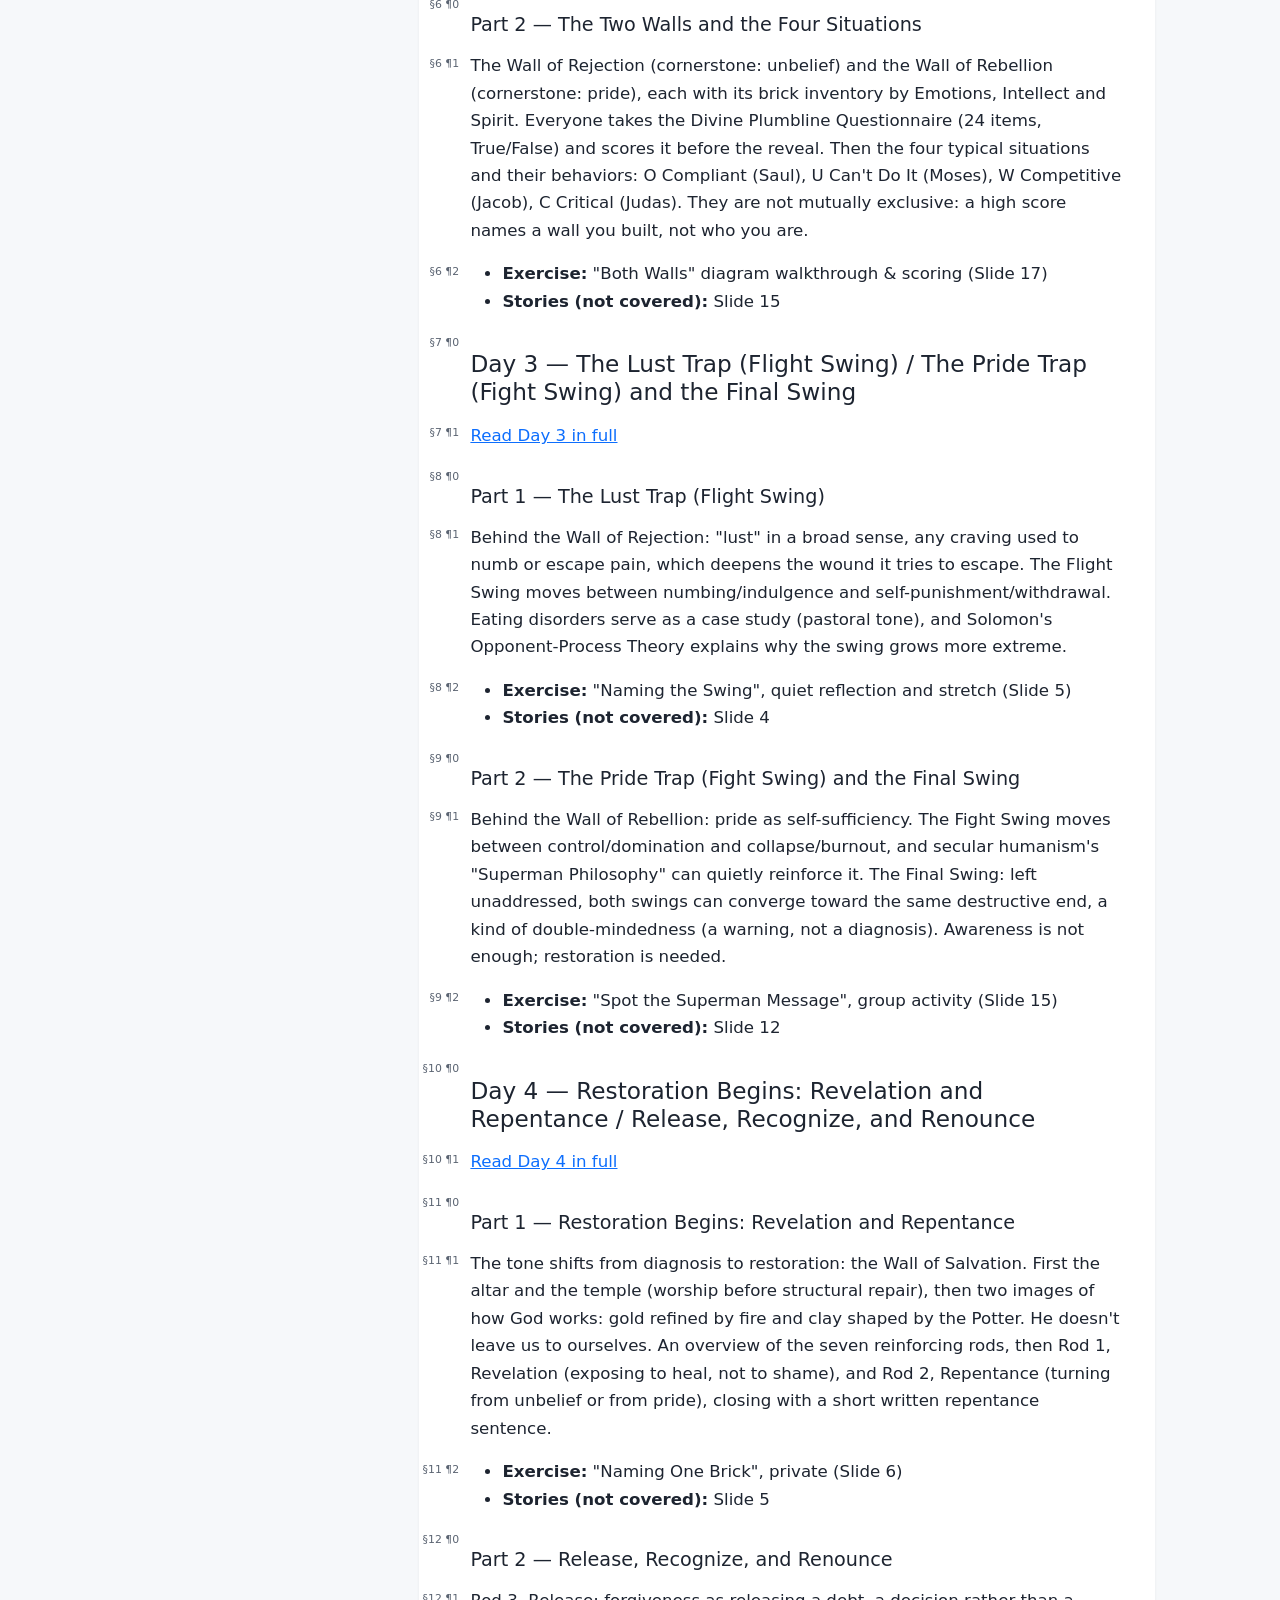
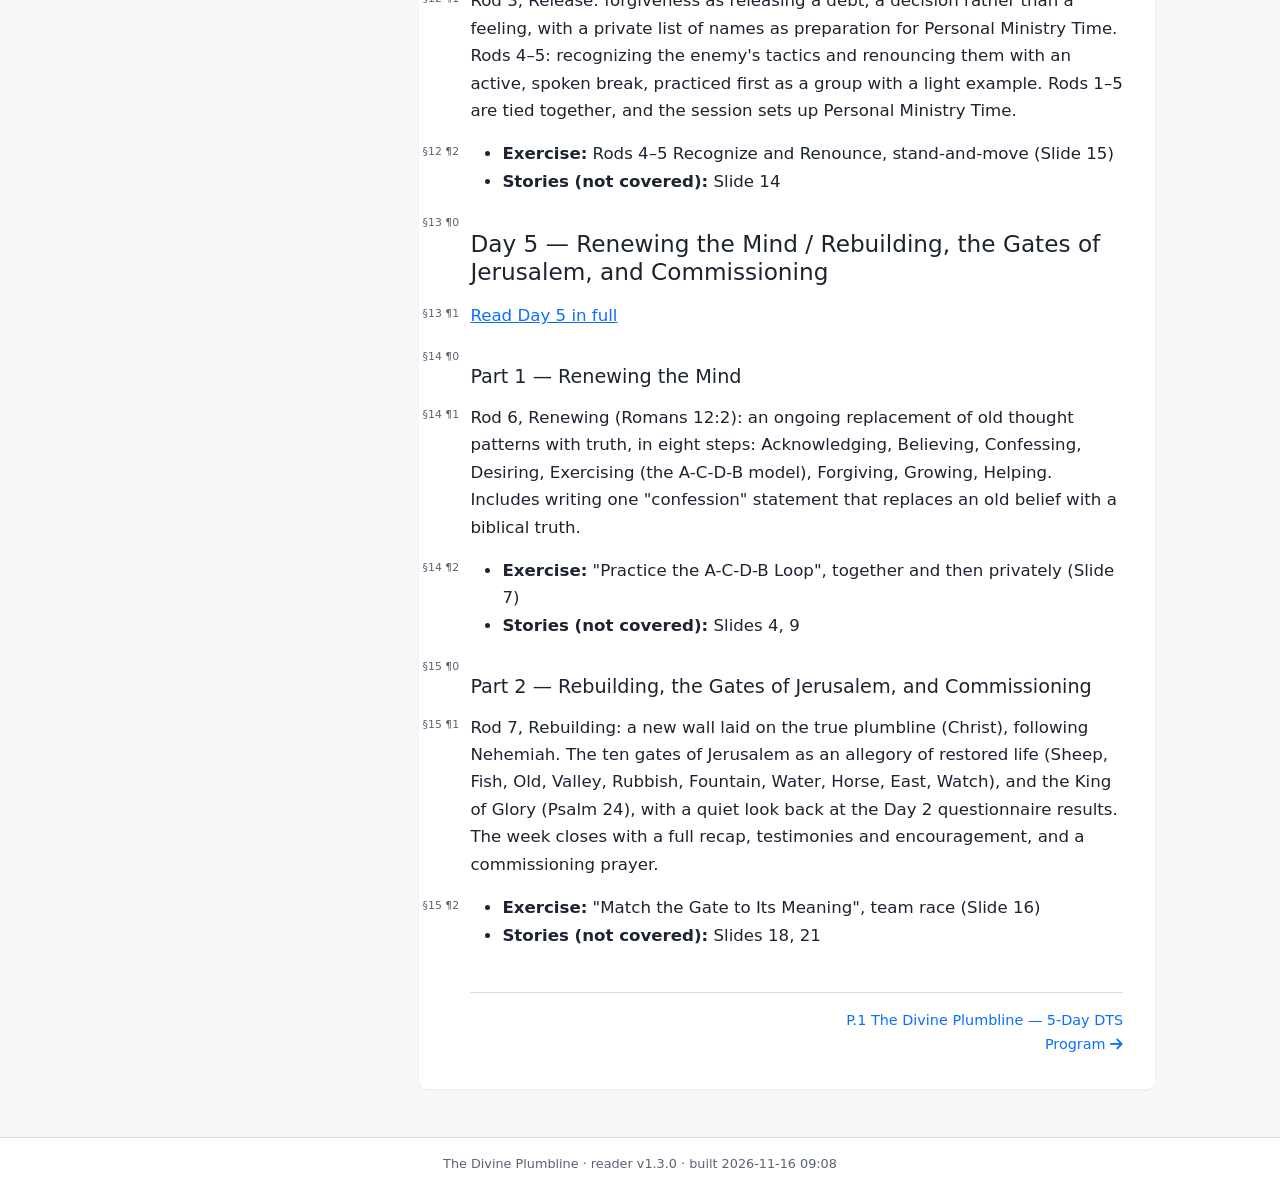
==== commit 5403ce21: "Reader v1.3.0" ====
--- a/911a8dab-86fb-45f7-ba94-deff6b71cb7c/index.html
+++ b/911a8dab-86fb-45f7-ba94-deff6b71cb7c/index.html
@@ -5,11 +5,11 @@
 <meta name="viewport" content="width=device-width, initial-scale=1">
 <meta name="referrer" content="no-referrer">
 <meta name="robots" content="noindex, nofollow">
-<meta name="generator" content="Plumbline reader v1.2.0, built 2026-11-16 09:05">
+<meta name="generator" content="Plumbline reader v1.3.0, built 2026-11-16 09:08">
 <title>The Divine Plumbline · reader</title>
 <link rel="stylesheet" href="assets/vendor/bootstrap/bootstrap.min.css">
 <link rel="stylesheet" href="assets/vendor/fontawesome/css/all.min.css">
-<link rel="stylesheet" href="assets/app.css?v=7ebc9909f4">
+<link rel="stylesheet" href="assets/app.css?v=16cee168ca">
 </head>
 <body>
 <a class="skip-link" href="#main">Skip to content</a>
@@ -39,13 +39,13 @@
     <div id="notesBody"></div>
   </aside>
 </div>
-<footer class="footer" id="footer">The Divine Plumbline · reader v1.2.0 · built 2026-11-16 09:05</footer>
+<footer class="footer" id="footer">The Divine Plumbline · reader v1.3.0 · built 2026-11-16 09:08</footer>
 <div id="toast" class="toast-msg" role="status" aria-live="polite"></div>
 <div id="lightbox" class="lb" role="dialog" aria-modal="true" aria-labelledby="lbCap" hidden>
   <figure class="lb-fig"><img class="lb-img" id="lbImg" alt=""><figcaption class="lb-cap" id="lbCap"></figcaption></figure>
   <button type="button" class="lb-close" id="lbClose" aria-label="Close image viewer"><i class="fa-solid fa-xmark" aria-hidden="true"></i></button>
 </div>
-<script src="assets/data.js?v=7ebc9909f4" charset="utf-8"></script>
-<script src="assets/app.js?v=7ebc9909f4" charset="utf-8"></script>
+<script src="assets/data.js?v=16cee168ca" charset="utf-8"></script>
+<script src="assets/app.js?v=16cee168ca" charset="utf-8"></script>
 </body>
 </html>
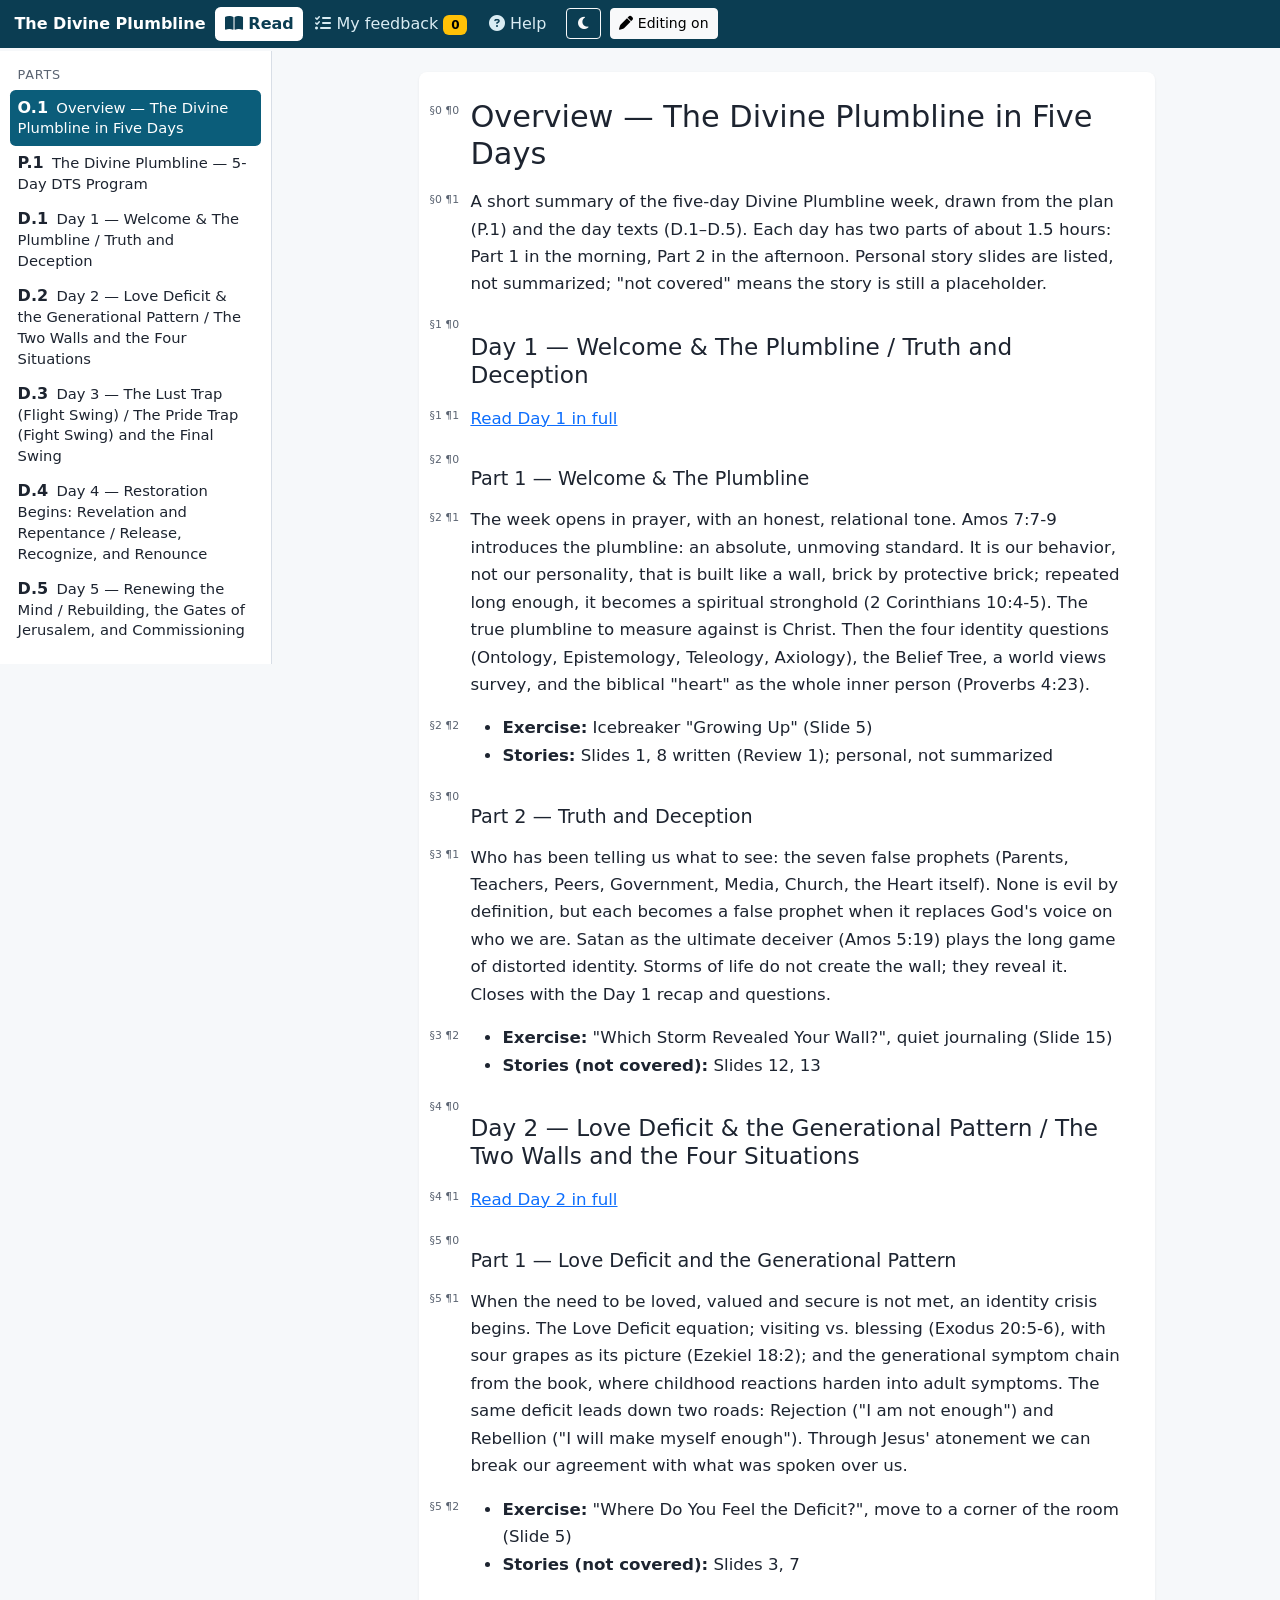
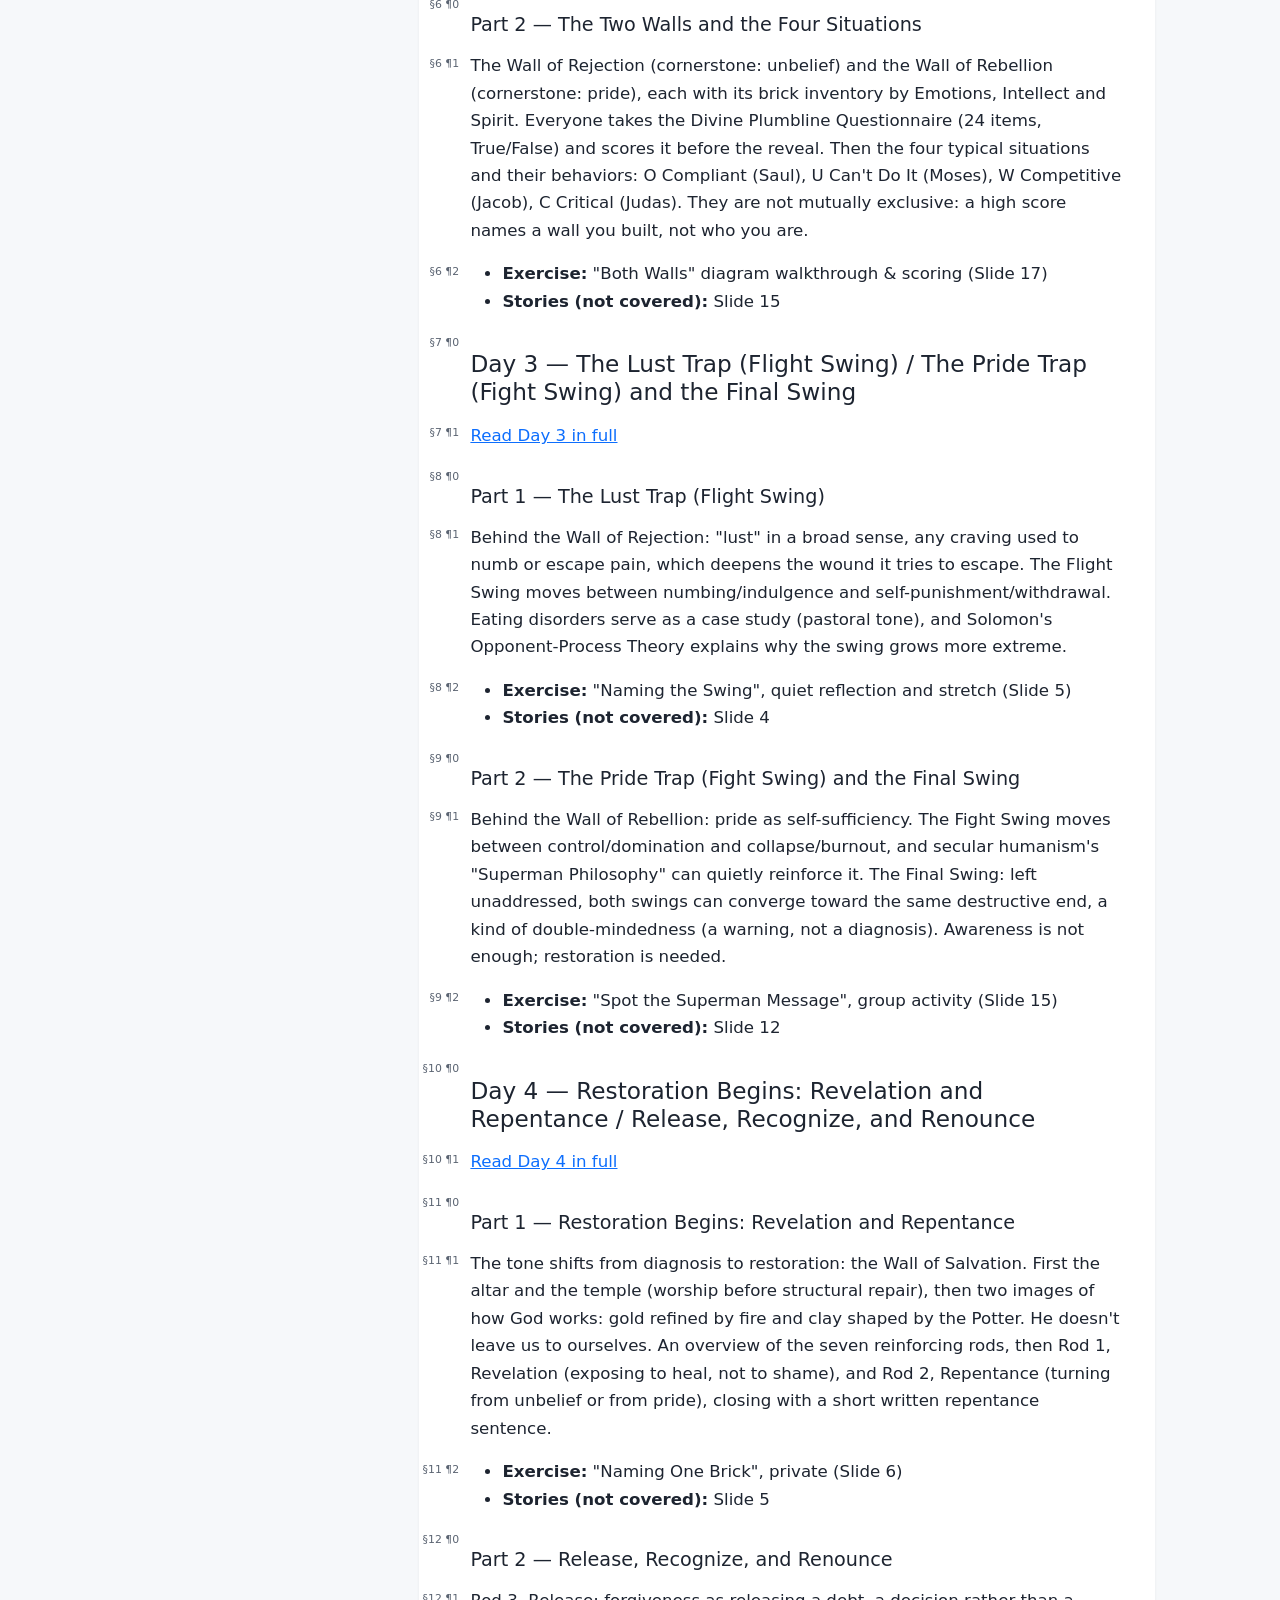
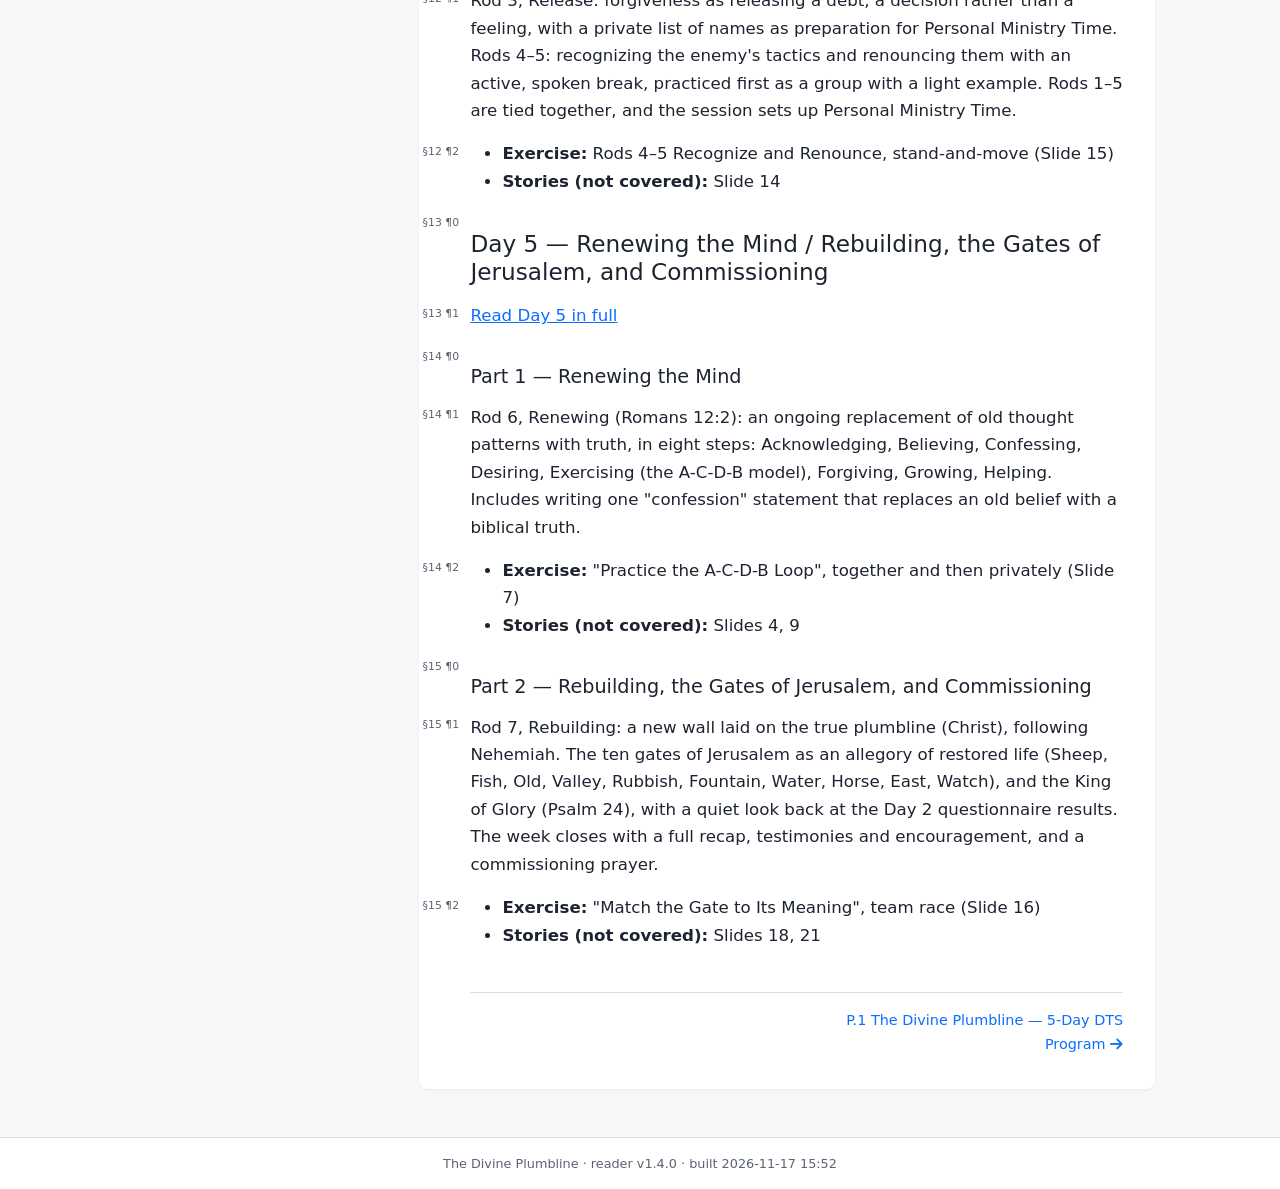
==== commit dcefee64: "Reader v1.4.0" ====
--- a/911a8dab-86fb-45f7-ba94-deff6b71cb7c/index.html
+++ b/911a8dab-86fb-45f7-ba94-deff6b71cb7c/index.html
@@ -5,11 +5,11 @@
 <meta name="viewport" content="width=device-width, initial-scale=1">
 <meta name="referrer" content="no-referrer">
 <meta name="robots" content="noindex, nofollow">
-<meta name="generator" content="Plumbline reader v1.3.0, built 2026-11-16 09:08">
+<meta name="generator" content="Plumbline reader v1.4.0, built 2026-11-17 15:52">
 <title>The Divine Plumbline · reader</title>
 <link rel="stylesheet" href="assets/vendor/bootstrap/bootstrap.min.css">
 <link rel="stylesheet" href="assets/vendor/fontawesome/css/all.min.css">
-<link rel="stylesheet" href="assets/app.css?v=16cee168ca">
+<link rel="stylesheet" href="assets/app.css?v=8d1376a63e">
 </head>
 <body>
 <a class="skip-link" href="#main">Skip to content</a>
@@ -39,13 +39,13 @@
     <div id="notesBody"></div>
   </aside>
 </div>
-<footer class="footer" id="footer">The Divine Plumbline · reader v1.3.0 · built 2026-11-16 09:08</footer>
+<footer class="footer" id="footer">The Divine Plumbline · reader v1.4.0 · built 2026-11-17 15:52</footer>
 <div id="toast" class="toast-msg" role="status" aria-live="polite"></div>
 <div id="lightbox" class="lb" role="dialog" aria-modal="true" aria-labelledby="lbCap" hidden>
   <figure class="lb-fig"><img class="lb-img" id="lbImg" alt=""><figcaption class="lb-cap" id="lbCap"></figcaption></figure>
   <button type="button" class="lb-close" id="lbClose" aria-label="Close image viewer"><i class="fa-solid fa-xmark" aria-hidden="true"></i></button>
 </div>
-<script src="assets/data.js?v=16cee168ca" charset="utf-8"></script>
-<script src="assets/app.js?v=16cee168ca" charset="utf-8"></script>
+<script src="assets/data.js?v=8d1376a63e" charset="utf-8"></script>
+<script src="assets/app.js?v=8d1376a63e" charset="utf-8"></script>
 </body>
 </html>
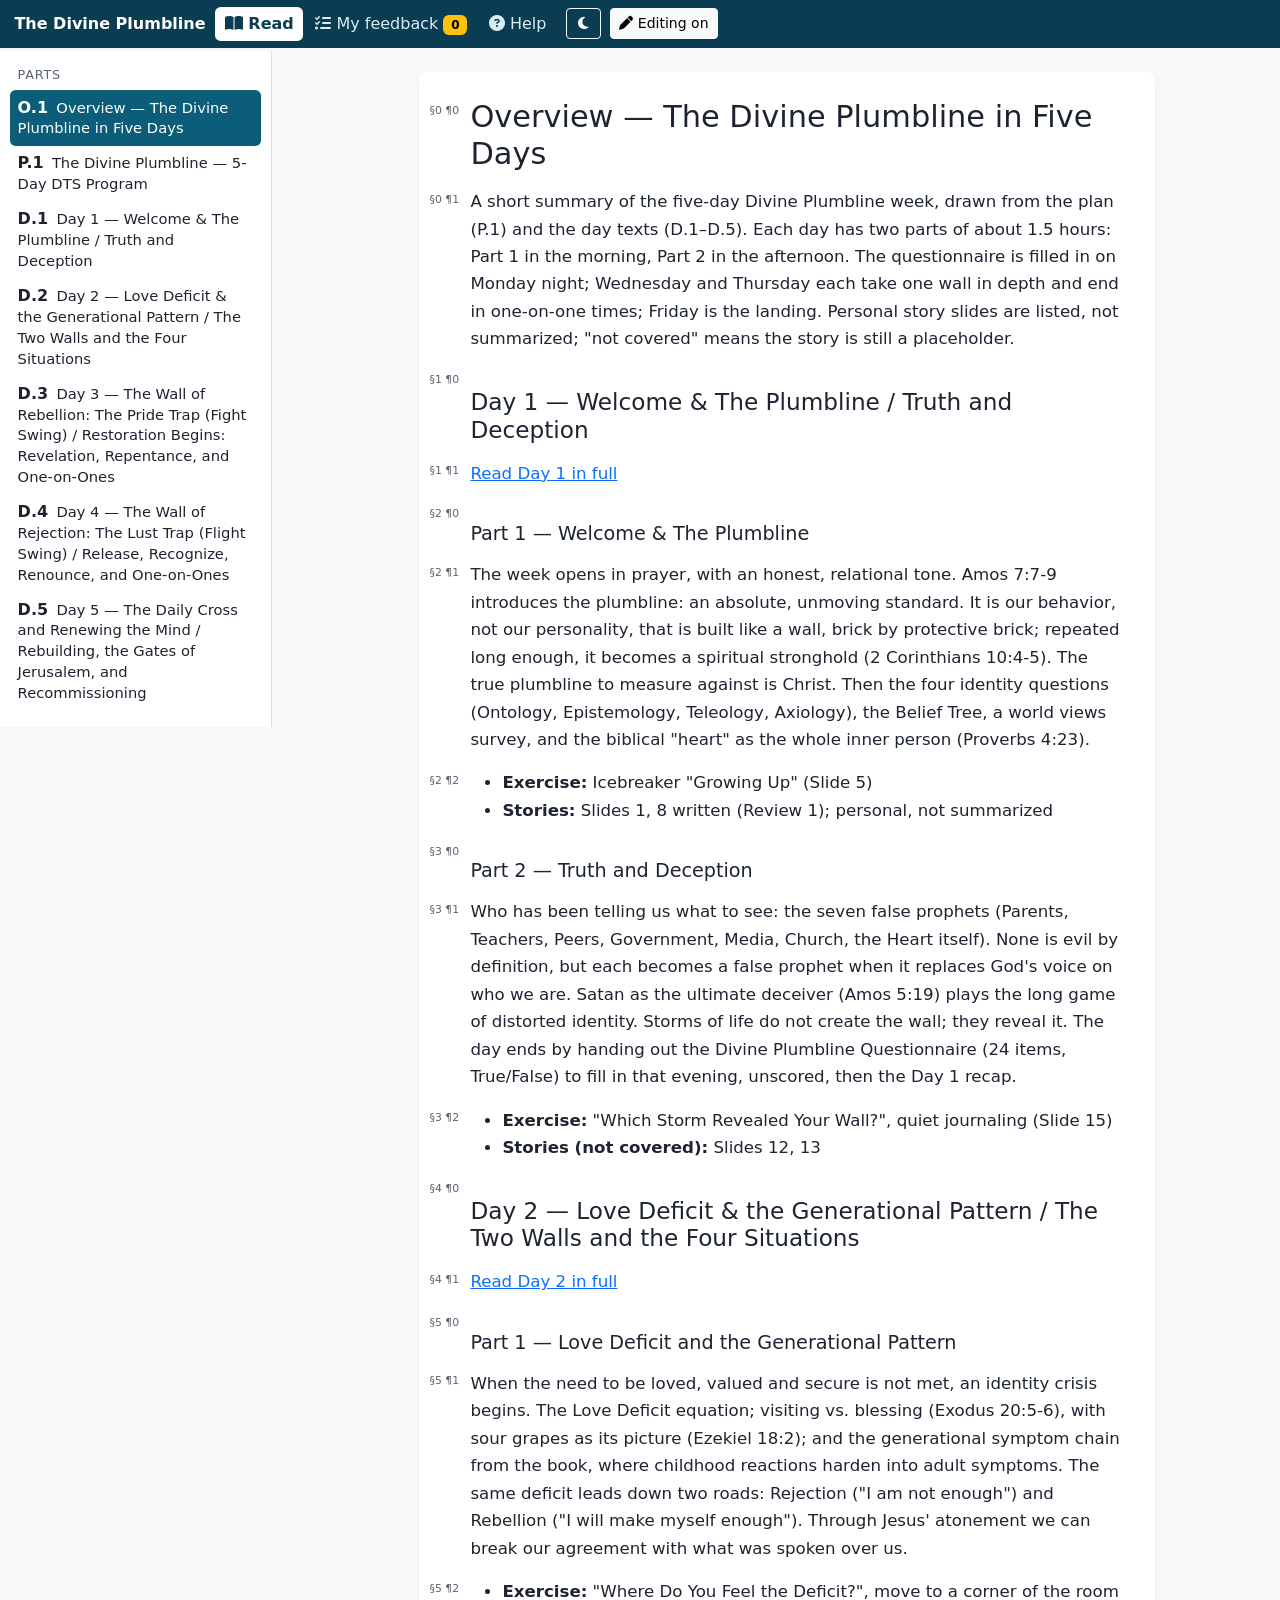
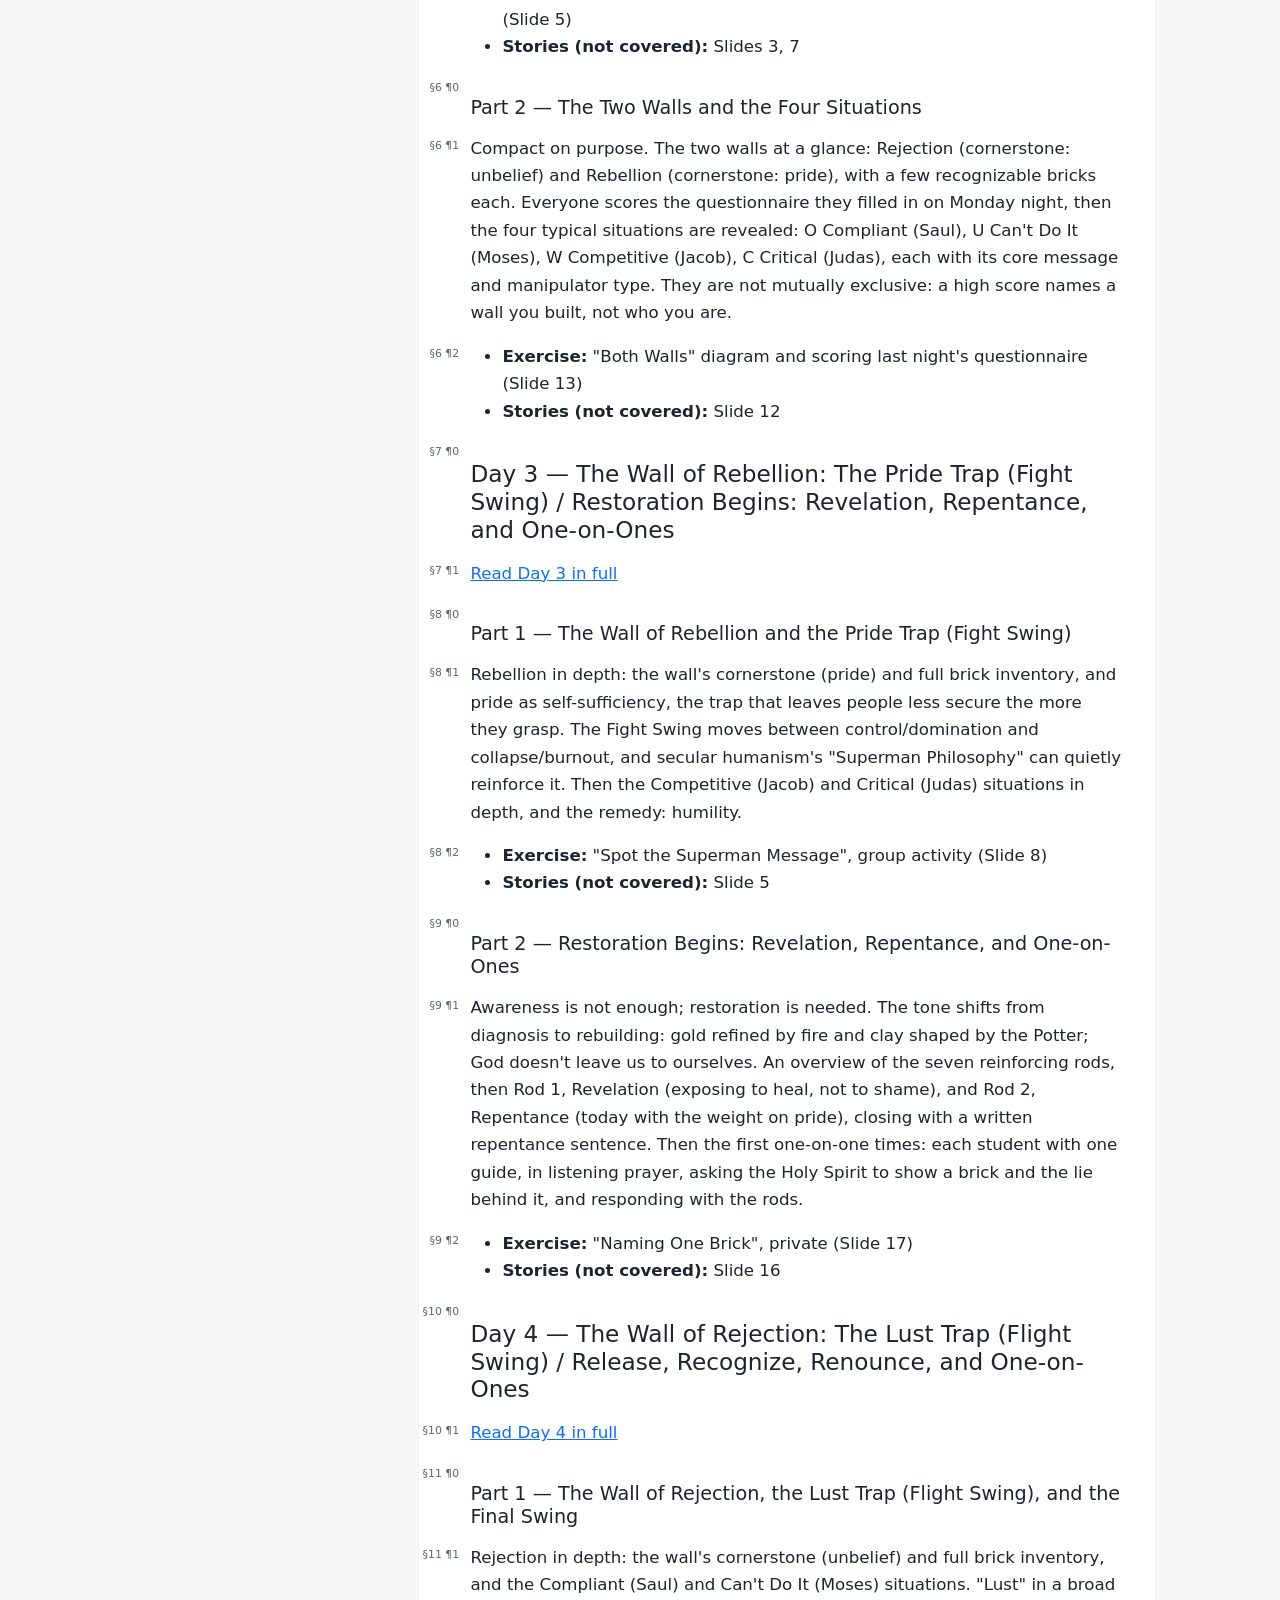
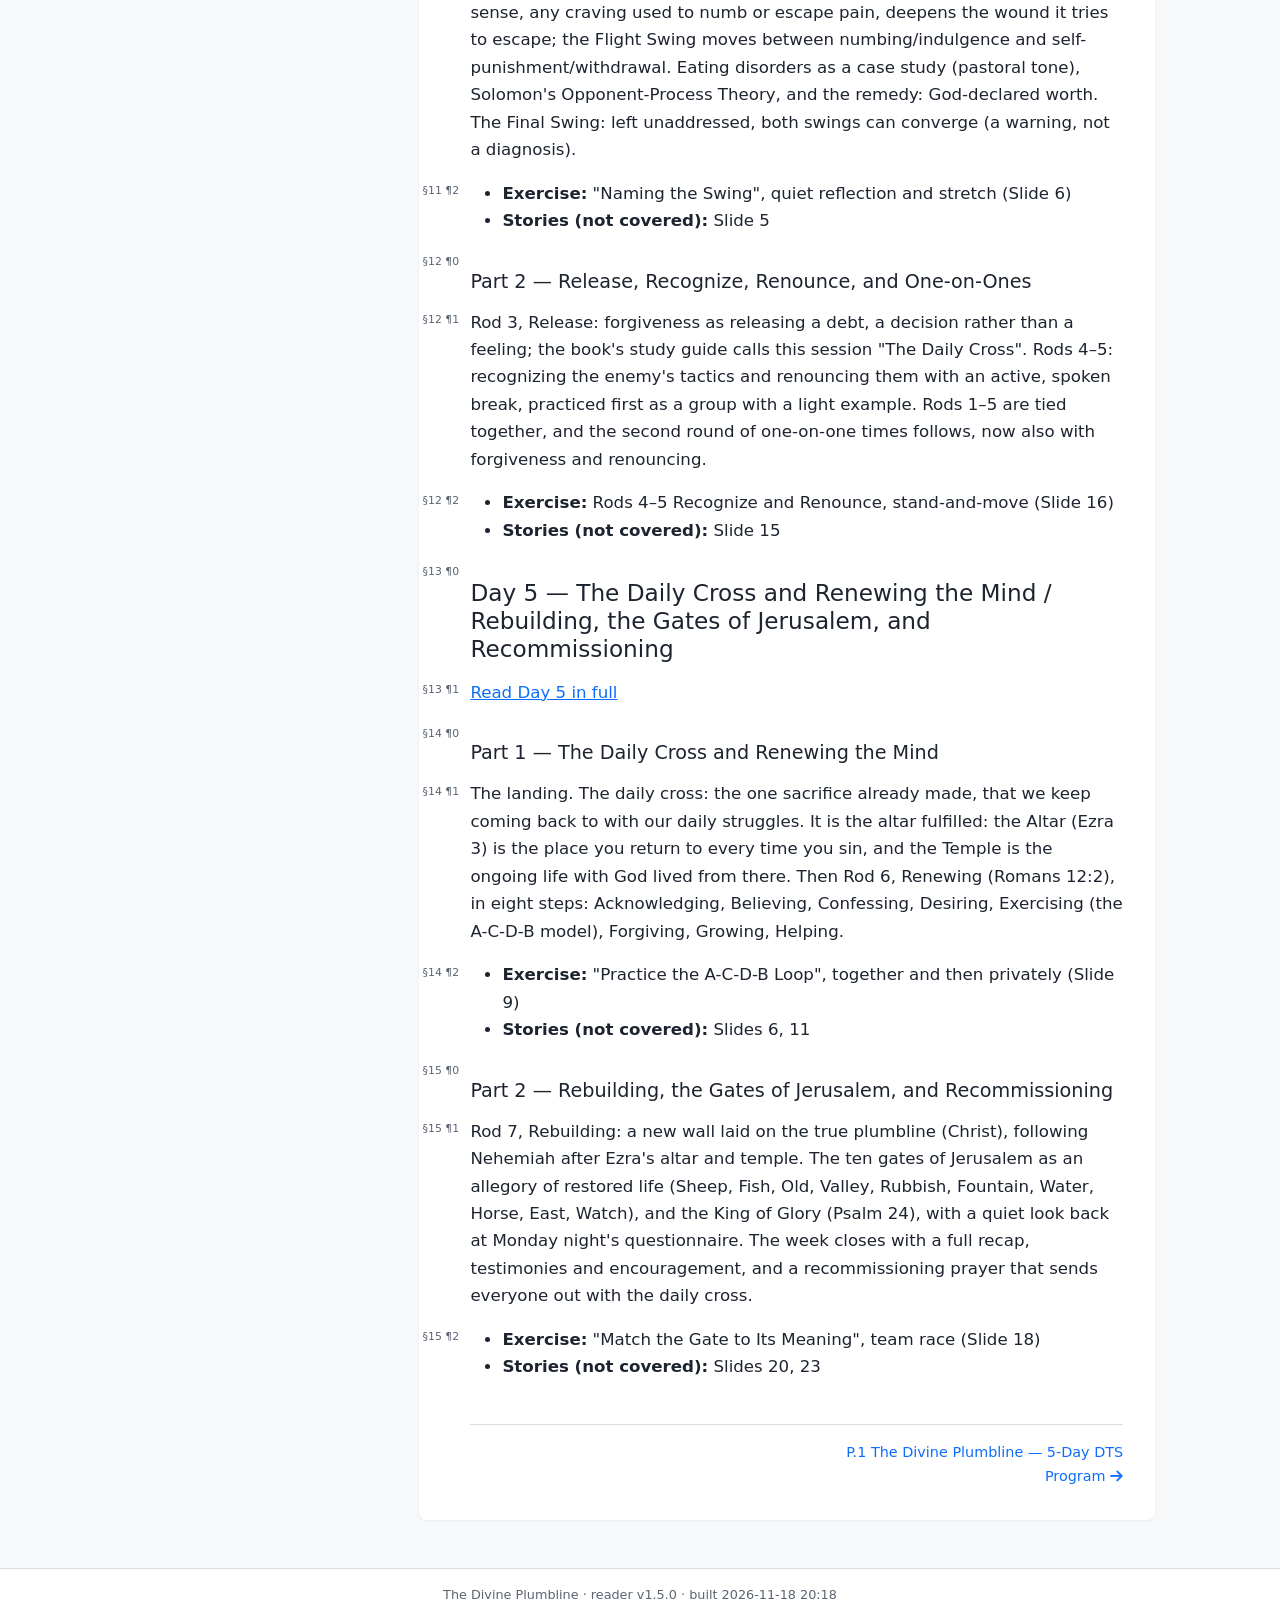
==== commit ec9e0817: "Reader v1.5.0" ====
--- a/911a8dab-86fb-45f7-ba94-deff6b71cb7c/index.html
+++ b/911a8dab-86fb-45f7-ba94-deff6b71cb7c/index.html
@@ -5,11 +5,11 @@
 <meta name="viewport" content="width=device-width, initial-scale=1">
 <meta name="referrer" content="no-referrer">
 <meta name="robots" content="noindex, nofollow">
-<meta name="generator" content="Plumbline reader v1.4.0, built 2026-11-17 15:52">
+<meta name="generator" content="Plumbline reader v1.5.0, built 2026-11-18 20:18">
 <title>The Divine Plumbline · reader</title>
 <link rel="stylesheet" href="assets/vendor/bootstrap/bootstrap.min.css">
 <link rel="stylesheet" href="assets/vendor/fontawesome/css/all.min.css">
-<link rel="stylesheet" href="assets/app.css?v=8d1376a63e">
+<link rel="stylesheet" href="assets/app.css?v=0d6e3e8c38">
 </head>
 <body>
 <a class="skip-link" href="#main">Skip to content</a>
@@ -39,13 +39,13 @@
     <div id="notesBody"></div>
   </aside>
 </div>
-<footer class="footer" id="footer">The Divine Plumbline · reader v1.4.0 · built 2026-11-17 15:52</footer>
+<footer class="footer" id="footer">The Divine Plumbline · reader v1.5.0 · built 2026-11-18 20:18</footer>
 <div id="toast" class="toast-msg" role="status" aria-live="polite"></div>
 <div id="lightbox" class="lb" role="dialog" aria-modal="true" aria-labelledby="lbCap" hidden>
   <figure class="lb-fig"><img class="lb-img" id="lbImg" alt=""><figcaption class="lb-cap" id="lbCap"></figcaption></figure>
   <button type="button" class="lb-close" id="lbClose" aria-label="Close image viewer"><i class="fa-solid fa-xmark" aria-hidden="true"></i></button>
 </div>
-<script src="assets/data.js?v=8d1376a63e" charset="utf-8"></script>
-<script src="assets/app.js?v=8d1376a63e" charset="utf-8"></script>
+<script src="assets/data.js?v=0d6e3e8c38" charset="utf-8"></script>
+<script src="assets/app.js?v=0d6e3e8c38" charset="utf-8"></script>
 </body>
 </html>
